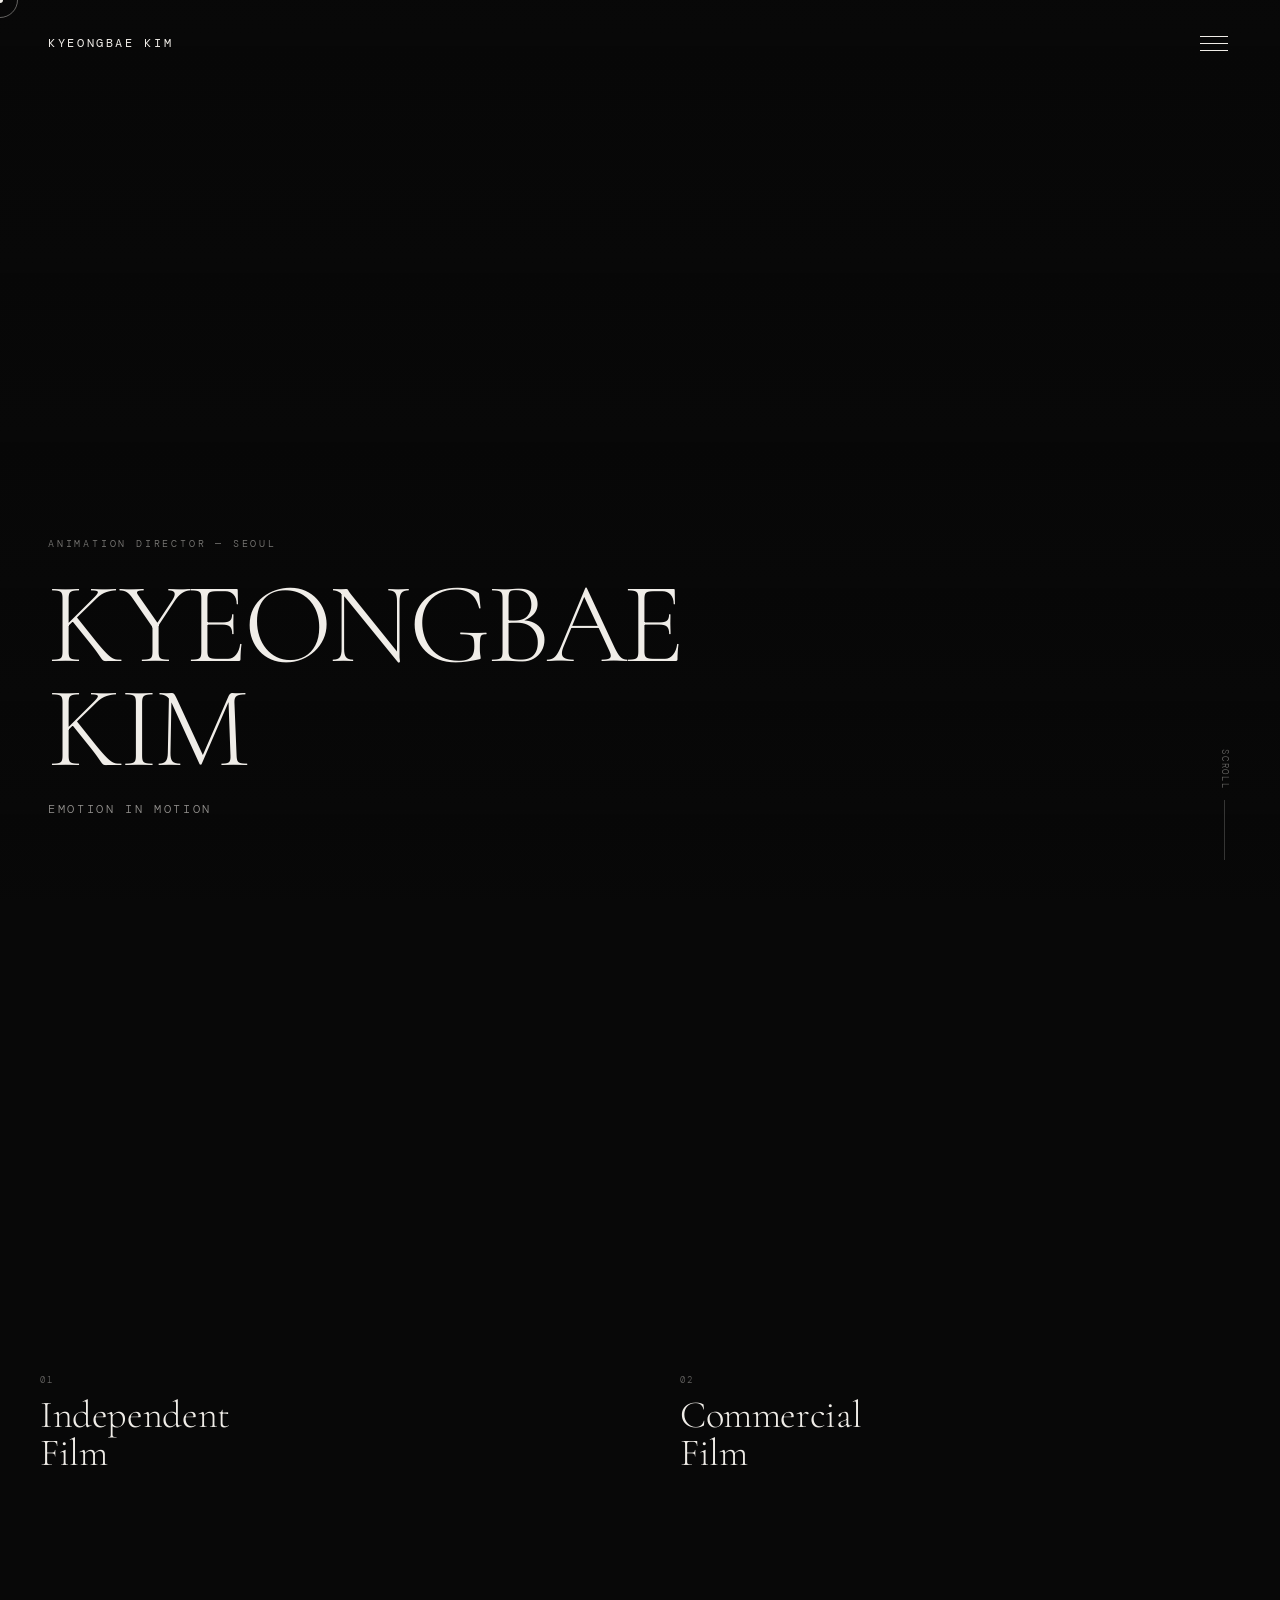
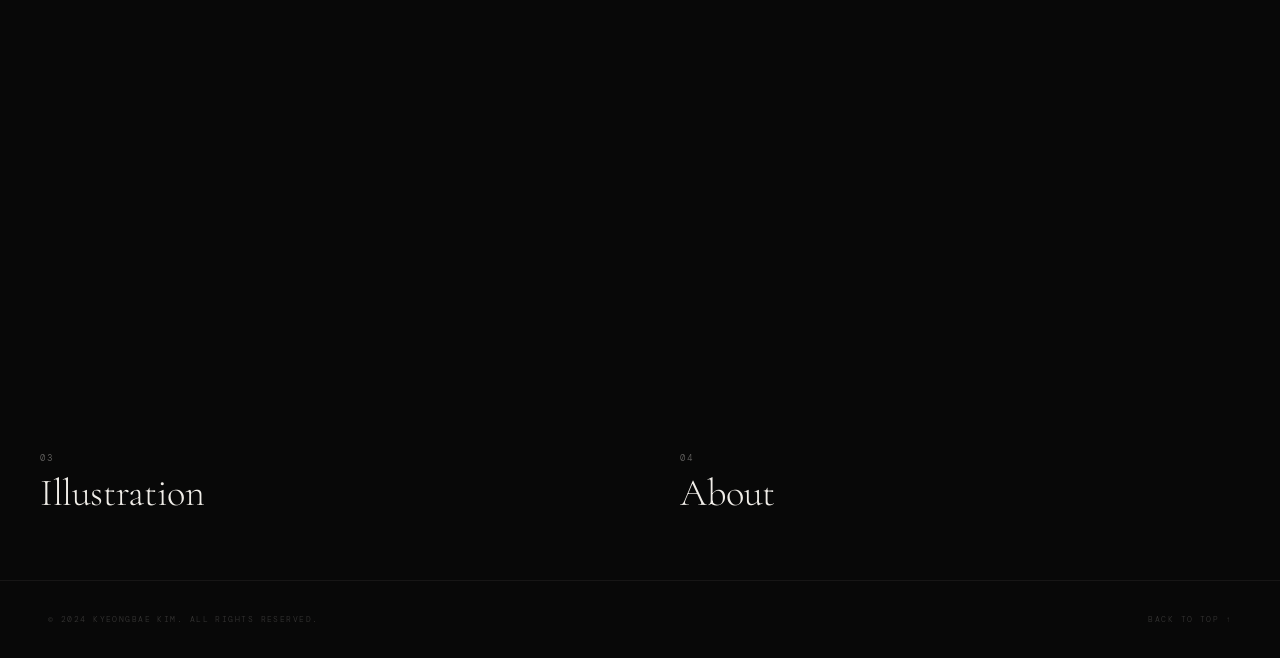
==== index.html @ e20016aa "Fix Google Drive image URL for mobile compatibility" ====
<!DOCTYPE html>
<html lang="en">
<head>
  <meta charset="UTF-8">
  <meta name="viewport" content="width=device-width, initial-scale=1.0">
  <meta name="description" content="Kyeongbae Kim — Animation Director based in Seoul. Independent film, commercial work, and illustration.">
  <title>Kyeongbae Kim — Animation Director</title>
  <link rel="stylesheet" href="css/style.css">
  <style>
    /* Inline: extra home-page specifics */
    .nav-block:nth-child(1) .nav-block-bg {
      background-image: url('https://img.youtube.com/vi/0VweUigkTzY/maxresdefault.jpg');
    }
    .nav-block:nth-child(2) .nav-block-bg {
      background-image: url('https://img.youtube.com/vi/Y4gwAX3yrpk/maxresdefault.jpg');
    }
    .nav-block:nth-child(3) .nav-block-bg {
      background-image: url('https://drive.google.com/thumbnail?id=1nkLb_PYA7ZJnD--IZlWfmgZoF9l89Elu&sz=w1200');
      background-position: center top;
    }
    .nav-block:nth-child(4) .nav-block-bg {
      background-image: url('https://img.youtube.com/vi/0VweUigkTzY/hqdefault.jpg');
      filter: brightness(0.3) contrast(1.2) grayscale(80%);
    }
  </style>
</head>
<body>

  <!-- Custom Cursor -->
  <div class="cursor"></div>
  <div class="cursor-ring"></div>

  <!-- Nav Overlay -->
  <div class="nav-overlay" role="dialog" aria-label="Navigation menu">
    <nav>
      <ul>
        <li><a href="index.html"><span class="nav-number">01</span>Home</a></li>
        <li><a href="independent-film.html"><span class="nav-number">02</span>Independent Film</a></li>
        <li><a href="commercial-film.html"><span class="nav-number">03</span>Commercial Film</a></li>
        <li><a href="illustration.html"><span class="nav-number">04</span>Illustration</a></li>
        <li><a href="about.html"><span class="nav-number">05</span>About</a></li>
      </ul>
    </nav>
    <div class="nav-footer">
      <div class="nav-footer-info">
        <span>Seoul, Korea</span>
        <span>Available for freelance</span>
      </div>
      <div class="nav-footer-info" style="text-align:right;">
        <span>kimbyeonggae@gmail.com</span>
        <span>@kimbyeonggae</span>
      </div>
    </div>
  </div>

  <!-- Header -->
  <header class="site-header">
    <a href="index.html" class="site-logo" aria-label="Kyeongbae Kim — Home">KYEONGBAE KIM</a>
    <button class="nav-toggle" aria-label="Open navigation menu" aria-expanded="false">
      <span></span>
      <span></span>
      <span></span>
    </button>
  </header>

  <!-- Hero -->
  <section class="hero" aria-label="Hero section">
    <div class="hero-video-wrap">
      <iframe
        src="https://www.youtube.com/embed/0VweUigkTzY?autoplay=1&mute=1&loop=1&playlist=0VweUigkTzY&controls=0&showinfo=0&rel=0&modestbranding=1&playsinline=1&enablejsapi=1"
        title="Background reel"
        allow="autoplay; encrypted-media"
        allowfullscreen
        loading="lazy"
      ></iframe>
    </div>
    <div class="hero-overlay"></div>
    <div class="hero-content">
      <p class="hero-eyebrow">Animation Director — Seoul</p>
      <h1 class="hero-title">KYEONGBAE<br>KIM</h1>
      <p class="hero-subtitle">Emotion in motion</p>
    </div>
    <div class="hero-scroll">
      <span>Scroll</span>
      <div class="hero-scroll-line"></div>
    </div>
  </section>

  <!-- Navigation Blocks -->
  <section aria-label="Work categories">
    <div class="nav-blocks">

      <a href="independent-film.html" class="nav-block" aria-label="Independent Film">
        <div class="nav-block-bg"></div>
        <div class="nav-block-overlay"></div>
        <div class="nav-block-content">
          <span class="nav-block-number">01</span>
          <h2 class="nav-block-title">Independent<br>Film</h2>
          <span class="nav-block-arrow">View work →</span>
        </div>
      </a>

      <a href="commercial-film.html" class="nav-block" aria-label="Commercial Film">
        <div class="nav-block-bg"></div>
        <div class="nav-block-overlay"></div>
        <div class="nav-block-content">
          <span class="nav-block-number">02</span>
          <h2 class="nav-block-title">Commercial<br>Film</h2>
          <span class="nav-block-arrow">View work →</span>
        </div>
      </a>

      <a href="illustration.html" class="nav-block" aria-label="Illustration">
        <div class="nav-block-bg"></div>
        <div class="nav-block-overlay"></div>
        <div class="nav-block-content">
          <span class="nav-block-number">03</span>
          <h2 class="nav-block-title">Illustration</h2>
          <span class="nav-block-arrow">View work →</span>
        </div>
      </a>

      <a href="about.html" class="nav-block" aria-label="About">
        <div class="nav-block-bg"></div>
        <div class="nav-block-overlay"></div>
        <div class="nav-block-content">
          <span class="nav-block-number">04</span>
          <h2 class="nav-block-title">About</h2>
          <span class="nav-block-arrow">Learn more →</span>
        </div>
      </a>

    </div>
  </section>

  <!-- Footer -->
  <footer class="site-footer">
    <span class="footer-copy">© 2024 Kyeongbae Kim. All rights reserved.</span>
    <a href="#" class="footer-back-top">Back to top ↑</a>
  </footer>

  <script src="js/script.js"></script>
</body>
</html>
---- css/style.css ----
/* ============================================================
   KYEONGBAE KIM — Portfolio
   style.css
   ============================================================ */

@import url('https://fonts.googleapis.com/css2?family=Cormorant+Garamond:ital,wght@0,300;0,400;0,500;0,600;1,300;1,400;1,600&family=DM+Sans:opsz,wght@9..40,200;9..40,300;9..40,400;9..40,500&family=DM+Mono:wght@300;400&display=swap');

/* ---- Reset ---- */
*, *::before, *::after { box-sizing: border-box; margin: 0; padding: 0; }

html { scroll-behavior: smooth; font-size: 16px; }

body {
  background-color: #080808;
  color: #f0ede8;
  font-family: 'DM Sans', -apple-system, BlinkMacSystemFont, sans-serif;
  font-weight: 300;
  line-height: 1.65;
  overflow-x: hidden;
}

/* cursor:none only applied when JS has loaded the custom cursor */
body.custom-cursor { cursor: none; }

a { color: inherit; text-decoration: none; }
img { display: block; max-width: 100%; height: auto; }
ul { list-style: none; }

/* ============================================================
   CUSTOM CURSOR
   ============================================================ */
.cursor {
  width: 6px; height: 6px;
  background: #f0ede8;
  border-radius: 50%;
  position: fixed; top: 0; left: 0;
  pointer-events: none;
  z-index: 9999;
  transform: translate(-50%, -50%);
  transition: width 0.25s ease, height 0.25s ease, background 0.25s ease;
  will-change: transform;
}

.cursor-ring {
  width: 36px; height: 36px;
  border: 1px solid rgba(240, 237, 232, 0.4);
  border-radius: 50%;
  position: fixed; top: 0; left: 0;
  pointer-events: none;
  z-index: 9998;
  transform: translate(-50%, -50%);
  transition: width 0.4s cubic-bezier(0.23, 1, 0.32, 1),
              height 0.4s cubic-bezier(0.23, 1, 0.32, 1),
              border-color 0.4s ease;
  will-change: transform;
}

body.is-hovering .cursor { width: 10px; height: 10px; }
body.is-hovering .cursor-ring { width: 56px; height: 56px; border-color: rgba(240,237,232,0.7); }
body.menu-open .cursor-ring { border-color: rgba(240,237,232,0.3); }

@media (hover: none) {
  body { cursor: auto; }
  .cursor, .cursor-ring { display: none; }
}

/* ============================================================
   PAGE TRANSITION OVERLAY
   ============================================================ */
.page-transition {
  position: fixed; inset: 0;
  background: #080808;
  z-index: 8000;
  pointer-events: none;
  opacity: 0;
  transition: opacity 0.5s ease;
}
.page-transition.active { opacity: 1; pointer-events: all; }

/* ============================================================
   TYPOGRAPHY
   ============================================================ */
.t-display {
  font-family: 'Cormorant Garamond', Georgia, serif;
  font-weight: 300;
  line-height: 0.95;
  letter-spacing: -0.02em;
}

.t-label {
  font-family: 'DM Mono', monospace;
  font-size: 0.6875rem;
  font-weight: 300;
  letter-spacing: 0.18em;
  text-transform: uppercase;
  color: rgba(240,237,232,0.45);
}

/* ============================================================
   HEADER
   ============================================================ */
.site-header {
  position: fixed; top: 0; left: 0; right: 0;
  z-index: 500;
  padding: 32px 48px;
  display: flex;
  align-items: center;
  justify-content: space-between;
  transition: padding 0.4s ease, background 0.4s ease;
}

/* Subtle bg after scroll on inner pages */
.site-header.scrolled {
  background: rgba(8, 8, 8, 0.82);
  backdrop-filter: blur(12px);
  -webkit-backdrop-filter: blur(12px);
}

.site-header.scrolled { padding: 22px 48px; background: rgba(8,8,8,0.82); backdrop-filter: blur(12px); -webkit-backdrop-filter: blur(12px); }

.site-logo {
  font-family: 'DM Mono', monospace;
  font-size: 0.75rem;
  font-weight: 400;
  letter-spacing: 0.22em;
  text-transform: uppercase;
  color: #f0ede8;
  opacity: 1;
}

.site-logo:hover { opacity: 0.6; }

/* Hamburger */
.nav-toggle {
  display: flex;
  flex-direction: column;
  gap: 6px;
  cursor: none;
  padding: 4px;
  background: none; border: none;
  z-index: 600;
  position: relative;
}

.nav-toggle span {
  display: block;
  width: 28px; height: 1px;
  background: #f0ede8;
  transition: transform 0.4s cubic-bezier(0.23, 1, 0.32, 1),
              opacity 0.3s ease,
              width 0.4s cubic-bezier(0.23, 1, 0.32, 1);
  transform-origin: center;
}

.nav-toggle.is-open span:nth-child(1) { transform: translateY(7px) rotate(45deg); }
.nav-toggle.is-open span:nth-child(2) { opacity: 0; width: 0; }
.nav-toggle.is-open span:nth-child(3) { transform: translateY(-7px) rotate(-45deg); }

/* ============================================================
   FULLSCREEN NAV OVERLAY
   ============================================================ */
.nav-overlay {
  position: fixed; inset: 0;
  background: #080808;
  z-index: 400;
  display: flex;
  align-items: center;
  justify-content: flex-start;
  padding: 0 10vw;
  opacity: 0;
  visibility: hidden;
  transition: opacity 0.5s cubic-bezier(0.23, 1, 0.32, 1),
              visibility 0.5s;
}

.nav-overlay.is-open {
  opacity: 1;
  visibility: visible;
}

.nav-overlay nav { width: 100%; }

.nav-overlay nav ul {
  display: flex;
  flex-direction: column;
  gap: 0;
}

.nav-overlay nav ul li {
  overflow: hidden;
  border-top: 1px solid rgba(240,237,232,0.08);
}

.nav-overlay nav ul li:last-child {
  border-bottom: 1px solid rgba(240,237,232,0.08);
}

.nav-overlay nav ul li a {
  display: block;
  padding: 22px 0;
  font-family: 'Cormorant Garamond', serif;
  font-size: clamp(3rem, 7vw, 6rem);
  font-weight: 300;
  letter-spacing: -0.01em;
  line-height: 1.0;
  transform: translateY(100%);
  transition: transform 0.7s cubic-bezier(0.23, 1, 0.32, 1),
              color 0.3s ease;
  will-change: transform;
}

.nav-overlay nav ul li a .nav-number {
  font-family: 'DM Mono', monospace;
  font-size: 0.6875rem;
  vertical-align: super;
  letter-spacing: 0.1em;
  color: rgba(240,237,232,0.35);
  margin-right: 16px;
}

.nav-overlay.is-open nav ul li a { transform: translateY(0); }
.nav-overlay.is-open nav ul li:nth-child(1) a { transition-delay: 0.05s; }
.nav-overlay.is-open nav ul li:nth-child(2) a { transition-delay: 0.1s; }
.nav-overlay.is-open nav ul li:nth-child(3) a { transition-delay: 0.15s; }
.nav-overlay.is-open nav ul li:nth-child(4) a { transition-delay: 0.2s; }
.nav-overlay.is-open nav ul li:nth-child(5) a { transition-delay: 0.25s; }

.nav-overlay nav ul li a:hover { color: rgba(240,237,232,0.35); }

/* Nav overlay footer info */
.nav-footer {
  position: absolute;
  bottom: 40px; left: 10vw; right: 10vw;
  display: flex;
  justify-content: space-between;
  align-items: flex-end;
}

.nav-footer-info span {
  display: block;
  font-family: 'DM Mono', monospace;
  font-size: 0.6875rem;
  letter-spacing: 0.14em;
  text-transform: uppercase;
  color: rgba(240,237,232,0.3);
  line-height: 1.8;
}

/* ============================================================
   SCROLL REVEAL
   ============================================================ */
.reveal {
  opacity: 0;
  transform: translateY(32px);
  transition: opacity 0.85s cubic-bezier(0.23, 1, 0.32, 1),
              transform 0.85s cubic-bezier(0.23, 1, 0.32, 1);
}
.reveal.is-visible { opacity: 1; transform: translateY(0); }
.reveal-delay-1 { transition-delay: 0.1s; }
.reveal-delay-2 { transition-delay: 0.2s; }
.reveal-delay-3 { transition-delay: 0.3s; }
.reveal-delay-4 { transition-delay: 0.4s; }

/* ============================================================
   HERO — HOME
   ============================================================ */
.hero {
  position: relative;
  height: 100vh;
  min-height: 600px;
  overflow: hidden;
  display: flex;
  align-items: flex-end;
  justify-content: flex-start;
}

.hero-video-wrap {
  position: absolute; inset: 0;
  overflow: hidden;
  z-index: 0;
}

.hero-video-wrap iframe {
  position: absolute;
  top: 50%; left: 50%;
  transform: translate(-50%, -50%);
  width: 177.78vh;   /* 16:9 */
  height: 56.25vw;
  min-width: 100%;
  min-height: 100%;
  border: none;
  pointer-events: none;
}

.hero-overlay {
  position: absolute; inset: 0;
  background: linear-gradient(
    to top,
    rgba(8,8,8,0.85) 0%,
    rgba(8,8,8,0.45) 40%,
    rgba(8,8,8,0.25) 70%,
    rgba(8,8,8,0.1) 100%
  );
  z-index: 1;
}

.hero-content {
  position: relative;
  z-index: 2;
  padding: 0 48px 80px;
  width: 100%;
}

.hero-eyebrow {
  font-family: 'DM Mono', monospace;
  font-size: 0.625rem;
  letter-spacing: 0.28em;
  text-transform: uppercase;
  color: rgba(240,237,232,0.5);
  margin-bottom: 20px;
  opacity: 0;
  transform: translateY(20px);
  animation: fadeUp 1s 0.3s cubic-bezier(0.23,1,0.32,1) forwards;
}

.hero-title {
  font-family: 'Cormorant Garamond', serif;
  font-size: clamp(4rem, 9vw, 10rem);
  font-weight: 300;
  line-height: 0.9;
  letter-spacing: -0.03em;
  margin-bottom: 20px;
  opacity: 0;
  transform: translateY(30px);
  animation: fadeUp 1.1s 0.5s cubic-bezier(0.23,1,0.32,1) forwards;
}

.hero-subtitle {
  font-family: 'DM Mono', monospace;
  font-size: 0.75rem;
  font-weight: 300;
  letter-spacing: 0.22em;
  text-transform: uppercase;
  color: rgba(240,237,232,0.6);
  opacity: 0;
  animation: fadeUp 1s 0.8s cubic-bezier(0.23,1,0.32,1) forwards;
}

/* Scroll indicator */
.hero-scroll {
  position: absolute;
  bottom: 40px; right: 48px;
  z-index: 2;
  display: flex;
  flex-direction: column;
  align-items: center;
  gap: 10px;
  opacity: 0;
  animation: fadeUp 1s 1.1s cubic-bezier(0.23,1,0.32,1) forwards;
}

.hero-scroll span {
  font-family: 'DM Mono', monospace;
  font-size: 0.5625rem;
  letter-spacing: 0.2em;
  text-transform: uppercase;
  color: rgba(240,237,232,0.4);
  writing-mode: vertical-rl;
}

.hero-scroll-line {
  width: 1px; height: 60px;
  background: rgba(240,237,232,0.2);
  position: relative;
  overflow: hidden;
}

.hero-scroll-line::after {
  content: '';
  position: absolute;
  top: -100%; left: 0;
  width: 100%; height: 100%;
  background: rgba(240,237,232,0.6);
  animation: scrollLine 2s 1.5s ease infinite;
}

/* ============================================================
   HOME — NAVIGATION BLOCKS
   ============================================================ */
.nav-blocks {
  display: grid;
  grid-template-columns: repeat(2, 1fr);
  grid-template-rows: repeat(2, 50vw);
  max-height: 100vw;
}

.nav-block {
  position: relative;
  overflow: hidden;
  display: block;
}

.nav-block-img {
  width: 100%; height: 100%;
  object-fit: cover;
  transform: scale(1.05);
  transition: transform 0.9s cubic-bezier(0.23, 1, 0.32, 1);
  filter: brightness(0.55) contrast(1.05);
}

/* Use YouTube thumbnails as nav block backgrounds */
.nav-block-bg {
  position: absolute; inset: 0;
  background-size: cover;
  background-position: center;
  transform: scale(1.05);
  transition: transform 0.9s cubic-bezier(0.23, 1, 0.32, 1);
  filter: brightness(0.45) contrast(1.1);
}

.nav-block:hover .nav-block-bg,
.nav-block:hover .nav-block-img { transform: scale(1.12); filter: brightness(0.35) contrast(1.15); }

.nav-block-overlay {
  position: absolute; inset: 0;
  background: linear-gradient(to top, rgba(8,8,8,0.7) 0%, transparent 60%);
  z-index: 1;
}

.nav-block-content {
  position: absolute;
  bottom: 0; left: 0; right: 0;
  padding: 36px 40px;
  z-index: 2;
}

.nav-block-number {
  font-family: 'DM Mono', monospace;
  font-size: 0.5625rem;
  letter-spacing: 0.22em;
  text-transform: uppercase;
  color: rgba(240,237,232,0.4);
  margin-bottom: 8px;
  display: block;
}

.nav-block-title {
  font-family: 'Cormorant Garamond', serif;
  font-size: clamp(1.5rem, 3vw, 2.5rem);
  font-weight: 300;
  line-height: 1.0;
  letter-spacing: -0.01em;
  transition: transform 0.5s cubic-bezier(0.23, 1, 0.32, 1);
}

.nav-block:hover .nav-block-title { transform: translateY(-4px); }

.nav-block-arrow {
  display: inline-block;
  margin-top: 12px;
  font-family: 'DM Mono', monospace;
  font-size: 0.625rem;
  letter-spacing: 0.18em;
  text-transform: uppercase;
  color: rgba(240,237,232,0.5);
  opacity: 0;
  transform: translateY(8px);
  transition: opacity 0.4s ease, transform 0.4s ease;
}

.nav-block:hover .nav-block-arrow { opacity: 1; transform: translateY(0); }

/* ============================================================
   PAGE HEADER (inner pages)
   ============================================================ */
.page-hero {
  padding: 180px 48px 80px;
  border-bottom: 1px solid rgba(240,237,232,0.07);
}

.page-hero-label {
  font-family: 'DM Mono', monospace;
  font-size: 0.625rem;
  letter-spacing: 0.24em;
  text-transform: uppercase;
  color: rgba(240,237,232,0.35);
  margin-bottom: 24px;
  display: block;
}

.page-hero-title {
  font-family: 'Cormorant Garamond', serif;
  font-size: clamp(3.5rem, 7vw, 7rem);
  font-weight: 300;
  line-height: 0.9;
  letter-spacing: -0.03em;
  max-width: 12ch;
}

.page-hero-desc {
  margin-top: 32px;
  max-width: 480px;
  font-size: 0.875rem;
  color: rgba(240,237,232,0.5);
  line-height: 1.8;
}

/* ============================================================
   FILM GRID
   ============================================================ */
.film-grid {
  display: grid;
  grid-template-columns: repeat(2, 1fr);
  gap: 0;
  padding: 64px 48px;
}

.film-card {
  display: block;
  position: relative;
  overflow: hidden;
  border: 1px solid transparent;
  transition: border-color 0.3s ease;
}

.film-card-thumb {
  position: relative;
  aspect-ratio: 16 / 9;
  overflow: hidden;
  background: #111;
}

.film-card-thumb img {
  width: 100%; height: 100%;
  object-fit: cover;
  transform: scale(1.02);
  transition: transform 0.9s cubic-bezier(0.23, 1, 0.32, 1),
              filter 0.6s ease;
  filter: grayscale(20%) brightness(0.85);
}

.film-card:hover .film-card-thumb img {
  transform: scale(1.08);
  filter: grayscale(0%) brightness(0.75);
}

.film-card-play {
  position: absolute;
  top: 50%; left: 50%;
  transform: translate(-50%, -50%) scale(0.85);
  width: 56px; height: 56px;
  border: 1px solid rgba(240,237,232,0.5);
  border-radius: 50%;
  display: flex;
  align-items: center;
  justify-content: center;
  opacity: 0;
  transition: opacity 0.4s ease, transform 0.4s ease;
  z-index: 2;
}

.film-card-play svg { width: 16px; height: 16px; fill: #f0ede8; margin-left: 3px; }

.film-card:hover .film-card-play { opacity: 1; transform: translate(-50%, -50%) scale(1); }

.film-card-info {
  padding: 24px 28px 28px;
  border-top: 1px solid rgba(240,237,232,0.06);
}

.film-card-meta {
  display: flex;
  justify-content: space-between;
  align-items: center;
  margin-bottom: 8px;
}

.film-card-category {
  font-family: 'DM Mono', monospace;
  font-size: 0.5625rem;
  letter-spacing: 0.2em;
  text-transform: uppercase;
  color: rgba(240,237,232,0.3);
}

.film-card-year {
  font-family: 'DM Mono', monospace;
  font-size: 0.5625rem;
  letter-spacing: 0.15em;
  color: rgba(240,237,232,0.25);
}

.film-card-title {
  font-family: 'Cormorant Garamond', serif;
  font-size: 1.75rem;
  font-weight: 400;
  letter-spacing: -0.01em;
  line-height: 1.1;
  transition: color 0.3s ease;
}

.film-card:hover .film-card-title { color: rgba(240,237,232,0.65); }

.film-card-link {
  display: inline-flex;
  align-items: center;
  gap: 8px;
  margin-top: 12px;
  font-family: 'DM Mono', monospace;
  font-size: 0.5625rem;
  letter-spacing: 0.18em;
  text-transform: uppercase;
  color: rgba(240,237,232,0.4);
  transition: color 0.3s ease, gap 0.3s ease;
}

.film-card-link::after {
  content: '→';
  font-size: 0.75rem;
  transition: transform 0.3s ease;
}

.film-card:hover .film-card-link { color: rgba(240,237,232,0.7); gap: 12px; }
.film-card:hover .film-card-link::after { transform: translateX(4px); }

/* ============================================================
   PROJECT DETAIL
   ============================================================ */
.project-back {
  display: inline-flex;
  align-items: center;
  gap: 10px;
  padding: 140px 48px 0;
  font-family: 'DM Mono', monospace;
  font-size: 0.5625rem;
  letter-spacing: 0.2em;
  text-transform: uppercase;
  color: rgba(240,237,232,0.35);
  transition: color 0.3s ease, gap 0.3s ease;
}

.project-back::before { content: '←'; font-size: 0.875rem; }
.project-back:hover { color: rgba(240,237,232,0.75); gap: 14px; }

.project-header {
  padding: 48px 48px 64px;
}

.project-header .t-label { margin-bottom: 20px; }

.project-title {
  font-family: 'Cormorant Garamond', serif;
  font-size: clamp(3rem, 6vw, 6rem);
  font-weight: 300;
  letter-spacing: -0.03em;
  line-height: 0.95;
  max-width: 14ch;
}

.project-desc {
  margin-top: 40px;
  max-width: 520px;
  padding-left: 0;
  font-size: 0.9375rem;
  line-height: 1.85;
  color: rgba(240,237,232,0.6);
}

.project-meta {
  display: flex;
  gap: 48px;
  margin-top: 48px;
  padding-top: 40px;
  border-top: 1px solid rgba(240,237,232,0.07);
}

.project-meta-item span:first-child {
  font-family: 'DM Mono', monospace;
  font-size: 0.5rem;
  letter-spacing: 0.22em;
  text-transform: uppercase;
  color: rgba(240,237,232,0.28);
  display: block;
  margin-bottom: 6px;
}

.project-meta-item span:last-child {
  font-size: 0.875rem;
  color: rgba(240,237,232,0.65);
}

/* Video embed */
.project-video {
  padding: 0 48px 80px;
}

.project-video-wrap {
  position: relative;
  aspect-ratio: 16 / 9;
  background: #0d0d0d;
  overflow: hidden;
}

.project-video-wrap iframe {
  position: absolute; inset: 0;
  width: 100%; height: 100%;
  border: none;
}

/* Gallery */
.project-gallery {
  padding: 0 48px 120px;
}

.project-gallery-label {
  margin-bottom: 32px;
}

.project-gallery-grid {
  display: grid;
  grid-template-columns: repeat(3, 1fr);
  gap: 12px;
}

.gallery-item {
  position: relative;
  overflow: hidden;
  cursor: none;
  aspect-ratio: 4/3;
}

.gallery-item img {
  width: 100%; height: 100%;
  object-fit: cover;
  transform: scale(1.02);
  transition: transform 0.7s cubic-bezier(0.23, 1, 0.32, 1), filter 0.5s ease;
  filter: brightness(0.9);
}

.gallery-item:hover img { transform: scale(1.08); filter: brightness(0.7); }

.gallery-item-overlay {
  position: absolute; inset: 0;
  display: flex;
  align-items: center;
  justify-content: center;
  opacity: 0;
  transition: opacity 0.4s ease;
}

.gallery-item:hover .gallery-item-overlay { opacity: 1; }

.gallery-item-overlay svg {
  width: 24px; height: 24px;
  stroke: rgba(240,237,232,0.8);
  stroke-width: 1;
  fill: none;
}

/* ============================================================
   ILLUSTRATION PAGE
   ============================================================ */
.illustration-grid {
  padding: 64px 48px 120px;
  columns: 3;
  column-gap: 16px;
}

.illustration-item {
  break-inside: avoid;
  margin-bottom: 16px;
  overflow: hidden;
  position: relative;
  cursor: none;
}

.illustration-item img {
  width: 100%;
  display: block;
  transform: scale(1.02);
  transition: transform 0.8s cubic-bezier(0.23, 1, 0.32, 1), filter 0.5s ease;
  filter: brightness(0.92);
}

.illustration-item:hover img { transform: scale(1.06); filter: brightness(0.65); }

.illustration-overlay {
  position: absolute; inset: 0;
  display: flex;
  align-items: center;
  justify-content: center;
  opacity: 0;
  transition: opacity 0.4s ease;
}

.illustration-item:hover .illustration-overlay { opacity: 1; }

.illustration-overlay svg {
  width: 28px; height: 28px;
  stroke: rgba(240,237,232,0.8);
  stroke-width: 1;
  fill: none;
}

/* ============================================================
   ABOUT PAGE
   ============================================================ */
.about-layout {
  display: grid;
  grid-template-columns: 1fr 1fr;
  gap: 0;
  min-height: calc(100vh - 200px);
}

.about-left {
  padding: 180px 64px 100px 48px;
  border-right: 1px solid rgba(240,237,232,0.07);
  display: flex;
  flex-direction: column;
  justify-content: space-between;
}

.about-right {
  padding: 180px 48px 100px 64px;
}

.about-headline {
  font-family: 'Cormorant Garamond', serif;
  font-size: clamp(2.5rem, 5vw, 5rem);
  font-weight: 300;
  line-height: 1.0;
  letter-spacing: -0.03em;
  max-width: 10ch;
  margin-bottom: 48px;
}

.about-bio {
  max-width: 480px;
}

.about-bio p {
  font-size: 0.9375rem;
  line-height: 1.85;
  color: rgba(240,237,232,0.6);
  margin-bottom: 24px;
}

.about-bio p:last-child { margin-bottom: 0; }

.about-tools {
  margin-top: 72px;
}

.about-tools-label {
  font-family: 'DM Mono', monospace;
  font-size: 0.5625rem;
  letter-spacing: 0.22em;
  text-transform: uppercase;
  color: rgba(240,237,232,0.28);
  margin-bottom: 20px;
  display: block;
}

.about-tools-list {
  display: flex;
  flex-direction: column;
  gap: 0;
}

.about-tools-list li {
  padding: 14px 0;
  border-top: 1px solid rgba(240,237,232,0.07);
  font-size: 0.875rem;
  color: rgba(240,237,232,0.55);
  letter-spacing: 0.02em;
  transition: color 0.3s ease, padding-left 0.3s ease;
}

.about-tools-list li:last-child {
  border-bottom: 1px solid rgba(240,237,232,0.07);
}

.about-tools-list li:hover { color: rgba(240,237,232,0.9); padding-left: 8px; }

/* Contact section */
.about-contact {
  padding: 80px 48px;
  border-top: 1px solid rgba(240,237,232,0.07);
}

.about-contact-headline {
  font-family: 'Cormorant Garamond', serif;
  font-size: clamp(2rem, 4vw, 4rem);
  font-weight: 300;
  letter-spacing: -0.02em;
  margin-bottom: 40px;
}

.contact-links {
  display: flex;
  flex-direction: column;
  gap: 0;
  max-width: 400px;
}

.contact-link {
  display: flex;
  justify-content: space-between;
  align-items: center;
  padding: 20px 0;
  border-top: 1px solid rgba(240,237,232,0.07);
  font-size: 0.875rem;
  color: rgba(240,237,232,0.5);
  transition: color 0.3s ease, padding-left 0.3s ease;
}

.contact-link:last-child { border-bottom: 1px solid rgba(240,237,232,0.07); }

.contact-link:hover { color: rgba(240,237,232,0.9); padding-left: 8px; }

.contact-link-type {
  font-family: 'DM Mono', monospace;
  font-size: 0.5rem;
  letter-spacing: 0.2em;
  text-transform: uppercase;
  color: rgba(240,237,232,0.25);
}

.contact-link span:first-child { font-size: 0.875rem; }

.contact-availability {
  margin-top: 60px;
  padding: 24px 32px;
  border: 1px solid rgba(240,237,232,0.08);
  display: inline-block;
}

.contact-availability::before {
  content: '';
  display: inline-block;
  width: 6px; height: 6px;
  border-radius: 50%;
  background: #5aff8c;
  margin-right: 10px;
  vertical-align: middle;
  animation: pulse 2s infinite;
}

.contact-availability span {
  font-family: 'DM Mono', monospace;
  font-size: 0.5625rem;
  letter-spacing: 0.2em;
  text-transform: uppercase;
  color: rgba(240,237,232,0.45);
  vertical-align: middle;
}

/* ============================================================
   LIGHTBOX
   ============================================================ */
.lightbox {
  position: fixed; inset: 0;
  background: rgba(8,8,8,0.96);
  z-index: 2000;
  display: flex;
  align-items: center;
  justify-content: center;
  opacity: 0;
  visibility: hidden;
  transition: opacity 0.4s ease, visibility 0.4s;
}

.lightbox.is-open { opacity: 1; visibility: visible; }

.lightbox-inner {
  position: relative;
  max-width: 90vw;
  max-height: 90vh;
  transform: scale(0.94);
  transition: transform 0.5s cubic-bezier(0.23, 1, 0.32, 1);
}

.lightbox.is-open .lightbox-inner { transform: scale(1); }

.lightbox-inner img {
  max-width: 90vw;
  max-height: 90vh;
  object-fit: contain;
  display: block;
}

.lightbox-close {
  position: absolute;
  top: -48px; right: 0;
  background: none; border: none;
  cursor: none;
  padding: 8px;
  display: flex;
  align-items: center;
  gap: 10px;
  font-family: 'DM Mono', monospace;
  font-size: 0.5625rem;
  letter-spacing: 0.2em;
  text-transform: uppercase;
  color: rgba(240,237,232,0.35);
  transition: color 0.3s ease;
}

.lightbox-close:hover { color: rgba(240,237,232,0.8); }

.lightbox-close svg {
  width: 18px; height: 18px;
  stroke: currentColor;
  stroke-width: 1;
  fill: none;
}

/* ============================================================
   FOOTER
   ============================================================ */
.site-footer {
  padding: 32px 48px;
  border-top: 1px solid rgba(240,237,232,0.06);
  display: flex;
  justify-content: space-between;
  align-items: center;
}

.footer-copy {
  font-family: 'DM Mono', monospace;
  font-size: 0.5rem;
  letter-spacing: 0.18em;
  text-transform: uppercase;
  color: rgba(240,237,232,0.2);
}

.footer-back-top {
  font-family: 'DM Mono', monospace;
  font-size: 0.5rem;
  letter-spacing: 0.18em;
  text-transform: uppercase;
  color: rgba(240,237,232,0.2);
  transition: color 0.3s ease;
}

.footer-back-top:hover { color: rgba(240,237,232,0.6); }

/* ============================================================
   KEYFRAMES
   ============================================================ */
@keyframes fadeUp {
  from { opacity: 0; transform: translateY(24px); }
  to   { opacity: 1; transform: translateY(0); }
}

@keyframes scrollLine {
  0%   { top: -100%; }
  50%  { top: 0%; }
  100% { top: 100%; }
}

@keyframes pulse {
  0%, 100% { opacity: 1; }
  50%       { opacity: 0.4; }
}

/* ============================================================
   RESPONSIVE — TABLET (≤ 1024px)
   ============================================================ */
@media (max-width: 1024px) {
  .site-header { padding: 28px 32px; }
  .site-header.scrolled { padding: 20px 32px; }
  .hero-content { padding: 0 32px 64px; }
  .hero-scroll { right: 32px; bottom: 32px; }
  .page-hero { padding: 160px 32px 60px; }
  .film-grid { padding: 48px 32px; gap: 24px; }
  .about-left { padding: 160px 40px 80px 32px; }
  .about-right { padding: 160px 32px 80px 40px; }
  .illustration-grid { padding: 48px 32px 80px; columns: 2; }
  .project-back { padding: 130px 32px 0; }
  .project-header { padding: 40px 32px 48px; }
  .project-video { padding: 0 32px 64px; }
  .project-gallery { padding: 0 32px 80px; }
  .nav-footer { left: 32px; right: 32px; }
  .nav-overlay { padding: 0 6vw; }
}

/* ============================================================
   RESPONSIVE — MOBILE (≤ 768px)
   ============================================================ */
@media (max-width: 768px) {
  body { cursor: auto; }
  .cursor, .cursor-ring { display: none; }

  .site-header { padding: 24px 20px; }
  .site-header.scrolled { padding: 18px 20px; }

  .hero-content { padding: 0 20px 56px; }
  .hero-scroll { display: none; }

  .nav-blocks {
    grid-template-columns: 1fr;
    grid-template-rows: repeat(4, 60vw);
    max-height: none;
  }

  .page-hero { padding: 130px 20px 48px; }
  .page-hero-title { font-size: clamp(2.5rem, 10vw, 4rem); }

  .film-grid {
    grid-template-columns: 1fr;
    padding: 32px 20px;
    gap: 32px;
  }

  .about-layout {
    grid-template-columns: 1fr;
  }

  .about-left {
    padding: 130px 20px 60px;
    border-right: none;
    border-bottom: 1px solid rgba(240,237,232,0.07);
  }

  .about-right { padding: 60px 20px 80px; }
  .about-contact { padding: 60px 20px; }

  .project-back { padding: 110px 20px 0; }
  .project-header { padding: 32px 20px 40px; }
  .project-video { padding: 0 20px 56px; }
  .project-gallery { padding: 0 20px 80px; }
  .project-gallery-grid { grid-template-columns: repeat(2, 1fr); }
  .project-meta { flex-wrap: wrap; gap: 24px; }

  .illustration-grid { columns: 1; padding: 32px 20px 80px; }

  .nav-overlay { padding: 80px 20px 0; align-items: flex-start; }
  .nav-overlay nav ul li a { font-size: clamp(2.5rem, 10vw, 4rem); }
  .nav-footer { display: none; }

  .site-footer { padding: 24px 20px; flex-direction: column; gap: 12px; text-align: center; }
}
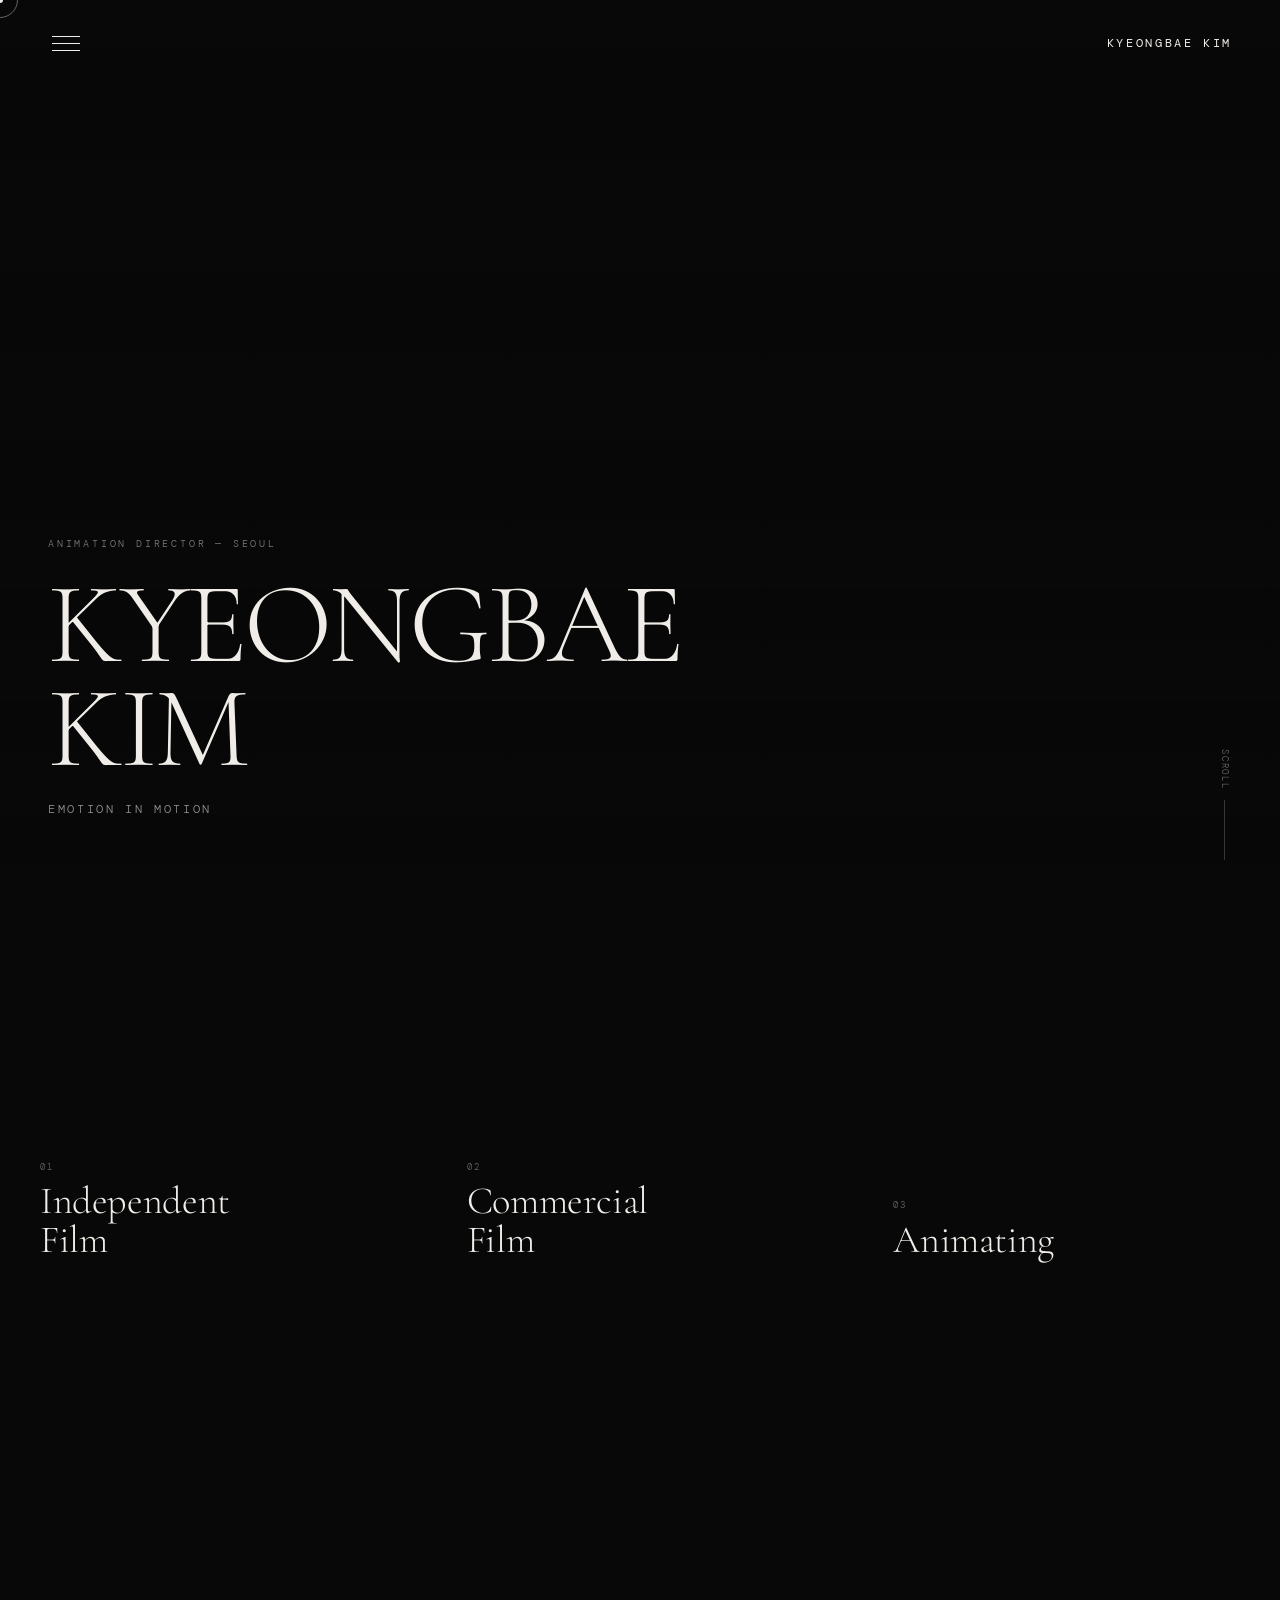
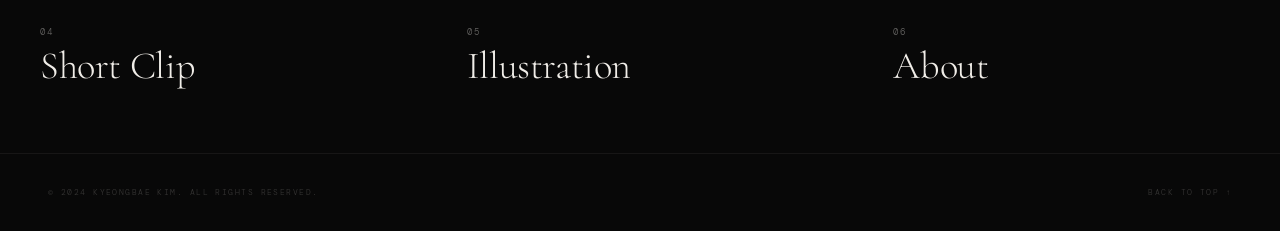
==== commit 86b154e0: "헤더 메뉴/로고 위치 교체, 네비 오버레이 overflow 수정 Co-Authored-By: Claude Sonnet 4.6 <noreply@anthropic.com>" ====
--- a/index.html
+++ b/index.html
@@ -3,42 +3,24 @@
 <head>
   <meta charset="UTF-8">
   <meta name="viewport" content="width=device-width, initial-scale=1.0">
-  <meta name="description" content="Kyeongbae Kim — Animation Director based in Seoul. Independent film, commercial work, and illustration.">
+  <meta name="description" content="Kyeongbae Kim — Animation Director based in Seoul. Independent film, commercial work, animating, short clips, and illustration.">
   <title>Kyeongbae Kim — Animation Director</title>
   <link rel="stylesheet" href="css/style.css">
-  <style>
-    /* Inline: extra home-page specifics */
-    .nav-block:nth-child(1) .nav-block-bg {
-      background-image: url('https://img.youtube.com/vi/0VweUigkTzY/maxresdefault.jpg');
-    }
-    .nav-block:nth-child(2) .nav-block-bg {
-      background-image: url('https://img.youtube.com/vi/Y4gwAX3yrpk/maxresdefault.jpg');
-    }
-    .nav-block:nth-child(3) .nav-block-bg {
-      background-image: url('https://drive.google.com/thumbnail?id=1nkLb_PYA7ZJnD--IZlWfmgZoF9l89Elu&sz=w1200');
-      background-position: center top;
-    }
-    .nav-block:nth-child(4) .nav-block-bg {
-      background-image: url('https://img.youtube.com/vi/0VweUigkTzY/hqdefault.jpg');
-      filter: brightness(0.3) contrast(1.2) grayscale(80%);
-    }
-  </style>
 </head>
 <body>
 
-  <!-- Custom Cursor -->
   <div class="cursor"></div>
   <div class="cursor-ring"></div>
 
-  <!-- Nav Overlay -->
   <div class="nav-overlay" role="dialog" aria-label="Navigation menu">
     <nav>
       <ul>
-        <li><a href="index.html"><span class="nav-number">01</span>Home</a></li>
-        <li><a href="independent-film.html"><span class="nav-number">02</span>Independent Film</a></li>
-        <li><a href="commercial-film.html"><span class="nav-number">03</span>Commercial Film</a></li>
-        <li><a href="illustration.html"><span class="nav-number">04</span>Illustration</a></li>
-        <li><a href="about.html"><span class="nav-number">05</span>About</a></li>
+        <li><a href="independent-film.html"><span class="nav-number">01</span>Independent Film</a></li>
+        <li><a href="commercial-film.html"><span class="nav-number">02</span>Commercial Film</a></li>
+        <li><a href="animating.html"><span class="nav-number">03</span>Animating</a></li>
+        <li><a href="short-clip.html"><span class="nav-number">04</span>Short Clip</a></li>
+        <li><a href="illustration.html"><span class="nav-number">05</span>Illustration</a></li>
+        <li><a href="about.html"><span class="nav-number">06</span>About</a></li>
       </ul>
     </nav>
     <div class="nav-footer">
@@ -53,21 +35,20 @@
     </div>
   </div>
 
-  <!-- Header -->
   <header class="site-header">
-    <a href="index.html" class="site-logo" aria-label="Kyeongbae Kim — Home">KYEONGBAE KIM</a>
     <button class="nav-toggle" aria-label="Open navigation menu" aria-expanded="false">
       <span></span>
       <span></span>
       <span></span>
     </button>
+    <a href="index.html" class="site-logo" aria-label="Kyeongbae Kim — Home">KYEONGBAE KIM</a>
   </header>
 
-  <!-- Hero -->
   <section class="hero" aria-label="Hero section">
     <div class="hero-video-wrap">
       <iframe
-        src="https://www.youtube.com/embed/0VweUigkTzY?autoplay=1&mute=1&loop=1&playlist=0VweUigkTzY&controls=0&showinfo=0&rel=0&modestbranding=1&playsinline=1&enablejsapi=1"
+        class="hero-video-frame"
+        src=""
         title="Background reel"
         allow="autoplay; encrypted-media"
         allowfullscreen
@@ -86,59 +67,16 @@
     </div>
   </section>
 
-  <!-- Navigation Blocks -->
   <section aria-label="Work categories">
-    <div class="nav-blocks">
-
-      <a href="independent-film.html" class="nav-block" aria-label="Independent Film">
-        <div class="nav-block-bg"></div>
-        <div class="nav-block-overlay"></div>
-        <div class="nav-block-content">
-          <span class="nav-block-number">01</span>
-          <h2 class="nav-block-title">Independent<br>Film</h2>
-          <span class="nav-block-arrow">View work →</span>
-        </div>
-      </a>
-
-      <a href="commercial-film.html" class="nav-block" aria-label="Commercial Film">
-        <div class="nav-block-bg"></div>
-        <div class="nav-block-overlay"></div>
-        <div class="nav-block-content">
-          <span class="nav-block-number">02</span>
-          <h2 class="nav-block-title">Commercial<br>Film</h2>
-          <span class="nav-block-arrow">View work →</span>
-        </div>
-      </a>
-
-      <a href="illustration.html" class="nav-block" aria-label="Illustration">
-        <div class="nav-block-bg"></div>
-        <div class="nav-block-overlay"></div>
-        <div class="nav-block-content">
-          <span class="nav-block-number">03</span>
-          <h2 class="nav-block-title">Illustration</h2>
-          <span class="nav-block-arrow">View work →</span>
-        </div>
-      </a>
-
-      <a href="about.html" class="nav-block" aria-label="About">
-        <div class="nav-block-bg"></div>
-        <div class="nav-block-overlay"></div>
-        <div class="nav-block-content">
-          <span class="nav-block-number">04</span>
-          <h2 class="nav-block-title">About</h2>
-          <span class="nav-block-arrow">Learn more →</span>
-        </div>
-      </a>
-
-    </div>
+    <div class="nav-blocks" data-home-blocks></div>
   </section>
 
-  <!-- Footer -->
   <footer class="site-footer">
     <span class="footer-copy">© 2024 Kyeongbae Kim. All rights reserved.</span>
     <a href="#" class="footer-back-top">Back to top ↑</a>
   </footer>
 
+  <script src="js/portfolio-data.js"></script>
   <script src="js/script.js"></script>
 </body>
 </html>
--- a/css/style.css
+++ b/css/style.css
@@ -164,9 +164,10 @@
   background: #080808;
   z-index: 400;
   display: flex;
-  align-items: center;
+  align-items: flex-start;
   justify-content: flex-start;
-  padding: 0 10vw;
+  padding: 120px 10vw 160px;
+  overflow-y: auto;
   opacity: 0;
   visibility: hidden;
   transition: opacity 0.5s cubic-bezier(0.23, 1, 0.32, 1),
@@ -389,9 +390,9 @@
    ============================================================ */
 .nav-blocks {
   display: grid;
-  grid-template-columns: repeat(2, 1fr);
-  grid-template-rows: repeat(2, 50vw);
-  max-height: 100vw;
+  grid-template-columns: repeat(3, 1fr);
+  grid-template-rows: repeat(2, 33.33vw);
+  max-height: 66.66vw;
 }
 
 .nav-block {
@@ -572,6 +573,8 @@
   display: flex;
   justify-content: space-between;
   align-items: center;
+  flex-wrap: wrap;
+  gap: 4px 12px;
   margin-bottom: 8px;
 }
 
@@ -581,6 +584,13 @@
   letter-spacing: 0.2em;
   text-transform: uppercase;
   color: rgba(240,237,232,0.3);
+}
+
+.film-card-client {
+  font-family: 'DM Mono', monospace;
+  font-size: 0.5625rem;
+  letter-spacing: 0.12em;
+  color: rgba(240,237,232,0.45);
 }
 
 .film-card-year {
@@ -1082,7 +1092,7 @@
   .project-video { padding: 0 32px 64px; }
   .project-gallery { padding: 0 32px 80px; }
   .nav-footer { left: 32px; right: 32px; }
-  .nav-overlay { padding: 0 6vw; }
+  .nav-overlay { padding: 120px 6vw 160px; }
 }
 
 /* ============================================================
@@ -1100,7 +1110,8 @@
 
   .nav-blocks {
     grid-template-columns: 1fr;
-    grid-template-rows: repeat(4, 60vw);
+    grid-template-rows: repeat(6, 55vw);
+    max-height: none;
     max-height: none;
   }
 
@@ -1135,8 +1146,8 @@
 
   .illustration-grid { columns: 1; padding: 32px 20px 80px; }
 
-  .nav-overlay { padding: 80px 20px 0; align-items: flex-start; }
-  .nav-overlay nav ul li a { font-size: clamp(2.5rem, 10vw, 4rem); }
+  .nav-overlay { padding: 90px 20px 40px; }
+  .nav-overlay nav ul li a { font-size: clamp(2.5rem, 10vw, 4rem); padding: 14px 0; }
   .nav-footer { display: none; }
 
   .site-footer { padding: 24px 20px; flex-direction: column; gap: 12px; text-align: center; }
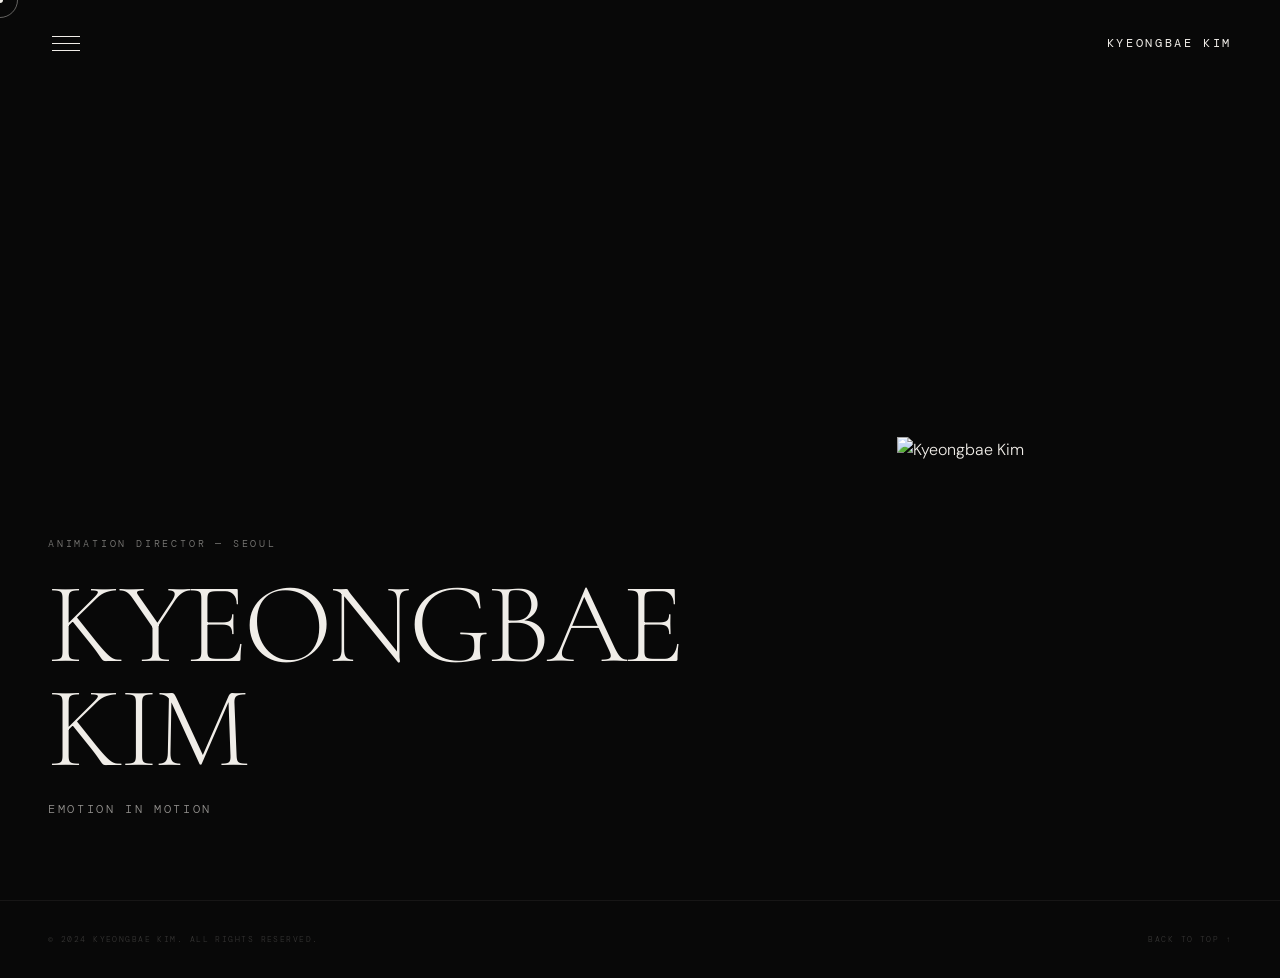
==== commit 23dcb0f8: "홈 영상→이미지 교체, 하단블록 제거, 메뉴 overflow 수정, 라이트박스 수정 Co-Authored-By: Claude Sonnet 4.6 <noreply@anthropic." ====
--- a/index.html
+++ b/index.html
@@ -45,30 +45,14 @@
   </header>
 
   <section class="hero" aria-label="Hero section">
-    <div class="hero-video-wrap">
-      <iframe
-        class="hero-video-frame"
-        src=""
-        title="Background reel"
-        allow="autoplay; encrypted-media"
-        allowfullscreen
-        loading="lazy"
-      ></iframe>
-    </div>
-    <div class="hero-overlay"></div>
     <div class="hero-content">
       <p class="hero-eyebrow">Animation Director — Seoul</p>
       <h1 class="hero-title">KYEONGBAE<br>KIM</h1>
       <p class="hero-subtitle">Emotion in motion</p>
     </div>
-    <div class="hero-scroll">
-      <span>Scroll</span>
-      <div class="hero-scroll-line"></div>
+    <div class="hero-image">
+      <img src="https://drive.google.com/thumbnail?id=1Ha0Tvufcw1I8pUibDnh3G8qDMdUCdl_n&sz=w1200" alt="Kyeongbae Kim">
     </div>
-  </section>
-
-  <section aria-label="Work categories">
-    <div class="nav-blocks" data-home-blocks></div>
   </section>
 
   <footer class="site-footer">
--- a/css/style.css
+++ b/css/style.css
@@ -155,19 +155,20 @@
 .nav-toggle.is-open span:nth-child(1) { transform: translateY(7px) rotate(45deg); }
 .nav-toggle.is-open span:nth-child(2) { opacity: 0; width: 0; }
 .nav-toggle.is-open span:nth-child(3) { transform: translateY(-7px) rotate(-45deg); }
+.nav-toggle.is-open span { background: #5a3c0e; }
 
 /* ============================================================
    FULLSCREEN NAV OVERLAY
    ============================================================ */
 .nav-overlay {
   position: fixed; inset: 0;
-  background: #080808;
+  background: #f2ece0;
   z-index: 400;
   display: flex;
   align-items: flex-start;
-  justify-content: flex-start;
-  padding: 120px 10vw 160px;
-  overflow-y: auto;
+  justify-content: center;
+  flex-direction: column;
+  padding: 100px 10vw 80px;
   opacity: 0;
   visibility: hidden;
   transition: opacity 0.5s cubic-bezier(0.23, 1, 0.32, 1),
@@ -189,21 +190,22 @@
 
 .nav-overlay nav ul li {
   overflow: hidden;
-  border-top: 1px solid rgba(240,237,232,0.08);
+  border-top: 1px solid rgba(139,106,31,0.14);
 }
 
 .nav-overlay nav ul li:last-child {
-  border-bottom: 1px solid rgba(240,237,232,0.08);
+  border-bottom: 1px solid rgba(139,106,31,0.14);
 }
 
 .nav-overlay nav ul li a {
   display: block;
-  padding: 22px 0;
+  padding: clamp(8px, 1.2vh, 20px) 0;
   font-family: 'Cormorant Garamond', serif;
-  font-size: clamp(3rem, 7vw, 6rem);
+  font-size: clamp(2.2rem, min(5.5vw, 5.5vh), 5.5rem);
   font-weight: 300;
   letter-spacing: -0.01em;
   line-height: 1.0;
+  color: #5a3c0e;
   transform: translateY(100%);
   transition: transform 0.7s cubic-bezier(0.23, 1, 0.32, 1),
               color 0.3s ease;
@@ -215,7 +217,7 @@
   font-size: 0.6875rem;
   vertical-align: super;
   letter-spacing: 0.1em;
-  color: rgba(240,237,232,0.35);
+  color: rgba(139,106,31,0.45);
   margin-right: 16px;
 }
 
@@ -226,15 +228,24 @@
 .nav-overlay.is-open nav ul li:nth-child(4) a { transition-delay: 0.2s; }
 .nav-overlay.is-open nav ul li:nth-child(5) a { transition-delay: 0.25s; }
 
-.nav-overlay nav ul li a:hover { color: rgba(240,237,232,0.35); }
+.nav-overlay nav ul li a:hover { color: rgba(139,106,31,0.45); }
 
 /* Nav overlay footer info */
 .nav-footer {
-  position: absolute;
-  bottom: 40px; left: 10vw; right: 10vw;
+  position: fixed;
+  bottom: 32px; left: 10vw; right: 10vw;
   display: flex;
   justify-content: space-between;
   align-items: flex-end;
+  z-index: 401;
+  opacity: 0;
+  visibility: hidden;
+  transition: opacity 0.5s cubic-bezier(0.23, 1, 0.32, 1), visibility 0.5s;
+}
+
+.nav-overlay.is-open .nav-footer {
+  opacity: 1;
+  visibility: visible;
 }
 
 .nav-footer-info span {
@@ -243,7 +254,7 @@
   font-size: 0.6875rem;
   letter-spacing: 0.14em;
   text-transform: uppercase;
-  color: rgba(240,237,232,0.3);
+  color: rgba(90,60,14,0.45);
   line-height: 1.8;
 }
 
@@ -273,6 +284,7 @@
   display: flex;
   align-items: flex-end;
   justify-content: flex-start;
+  background: #080808;
 }
 
 .hero-video-wrap {
@@ -309,7 +321,29 @@
   position: relative;
   z-index: 2;
   padding: 0 48px 80px;
-  width: 100%;
+  width: 50%;
+}
+
+.hero-image {
+  position: absolute;
+  right: 0; top: 0; bottom: 0;
+  width: 50%;
+  display: flex;
+  align-items: center;
+  justify-content: center;
+  z-index: 2;
+  padding: 0 64px;
+}
+
+.hero-image img {
+  max-height: 55vh;
+  max-width: 100%;
+  width: auto;
+  height: auto;
+  object-fit: contain;
+  display: block;
+  opacity: 0;
+  animation: fadeUp 1.2s 0.6s cubic-bezier(0.23,1,0.32,1) forwards;
 }
 
 .hero-eyebrow {
@@ -475,7 +509,7 @@
    PAGE HEADER (inner pages)
    ============================================================ */
 .page-hero {
-  padding: 180px 48px 80px;
+  padding: 100px 48px 20px;
   border-bottom: 1px solid rgba(240,237,232,0.07);
 }
 
@@ -485,13 +519,13 @@
   letter-spacing: 0.24em;
   text-transform: uppercase;
   color: rgba(240,237,232,0.35);
-  margin-bottom: 24px;
+  margin-bottom: 10px;
   display: block;
 }
 
 .page-hero-title {
   font-family: 'Cormorant Garamond', serif;
-  font-size: clamp(3.5rem, 7vw, 7rem);
+  font-size: clamp(1.4rem, 2.5vw, 2.5rem);
   font-weight: 300;
   line-height: 0.9;
   letter-spacing: -0.03em;
@@ -499,11 +533,11 @@
 }
 
 .page-hero-desc {
-  margin-top: 32px;
+  margin-top: 10px;
   max-width: 480px;
-  font-size: 0.875rem;
-  color: rgba(240,237,232,0.5);
-  line-height: 1.8;
+  font-size: 0.75rem;
+  color: rgba(240,237,232,0.45);
+  line-height: 1.7;
 }
 
 /* ============================================================
@@ -771,28 +805,29 @@
    ILLUSTRATION PAGE
    ============================================================ */
 .illustration-grid {
-  padding: 64px 48px 120px;
-  columns: 3;
-  column-gap: 16px;
+  padding: 48px 80px 120px;
+  display: flex;
+  flex-wrap: wrap;
+  gap: 56px 48px;
+  align-content: flex-start;
 }
 
 .illustration-item {
-  break-inside: avoid;
-  margin-bottom: 16px;
+  flex: 0 0 auto;
   overflow: hidden;
   position: relative;
   cursor: none;
 }
 
 .illustration-item img {
-  width: 100%;
+  height: 160px;
+  width: auto;
   display: block;
-  transform: scale(1.02);
-  transition: transform 0.8s cubic-bezier(0.23, 1, 0.32, 1), filter 0.5s ease;
+  transition: filter 0.5s ease;
   filter: brightness(0.92);
 }
 
-.illustration-item:hover img { transform: scale(1.06); filter: brightness(0.65); }
+.illustration-item:hover img { filter: brightness(0.72); }
 
 .illustration-overlay {
   position: absolute; inset: 0;
@@ -806,7 +841,7 @@
 .illustration-item:hover .illustration-overlay { opacity: 1; }
 
 .illustration-overlay svg {
-  width: 28px; height: 28px;
+  width: 24px; height: 24px;
   stroke: rgba(240,237,232,0.8);
   stroke-width: 1;
   fill: none;
@@ -1080,19 +1115,20 @@
 @media (max-width: 1024px) {
   .site-header { padding: 28px 32px; }
   .site-header.scrolled { padding: 20px 32px; }
-  .hero-content { padding: 0 32px 64px; }
-  .hero-scroll { right: 32px; bottom: 32px; }
-  .page-hero { padding: 160px 32px 60px; }
+  .hero-content { padding: 0 32px 64px; width: 55%; }
+  .hero-image { padding: 0 32px; }
+  .hero-image img { max-height: 50vh; }
+  .page-hero { padding: 90px 32px 16px; }
   .film-grid { padding: 48px 32px; gap: 24px; }
   .about-left { padding: 160px 40px 80px 32px; }
   .about-right { padding: 160px 32px 80px 40px; }
-  .illustration-grid { padding: 48px 32px 80px; columns: 2; }
+  .illustration-grid { padding: 32px 40px 80px; gap: 40px 32px; }
   .project-back { padding: 130px 32px 0; }
   .project-header { padding: 40px 32px 48px; }
   .project-video { padding: 0 32px 64px; }
   .project-gallery { padding: 0 32px 80px; }
-  .nav-footer { left: 32px; right: 32px; }
-  .nav-overlay { padding: 120px 6vw 160px; }
+  .nav-footer { left: 6vw; right: 6vw; }
+  .nav-overlay { padding: 90px 6vw 70px; }
 }
 
 /* ============================================================
@@ -1105,8 +1141,8 @@
   .site-header { padding: 24px 20px; }
   .site-header.scrolled { padding: 18px 20px; }
 
-  .hero-content { padding: 0 20px 56px; }
-  .hero-scroll { display: none; }
+  .hero-content { padding: 0 20px 56px; width: 100%; }
+  .hero-image { display: none; }
 
   .nav-blocks {
     grid-template-columns: 1fr;
@@ -1115,8 +1151,8 @@
     max-height: none;
   }
 
-  .page-hero { padding: 130px 20px 48px; }
-  .page-hero-title { font-size: clamp(2.5rem, 10vw, 4rem); }
+  .page-hero { padding: 82px 20px 14px; }
+  .page-hero-title { font-size: clamp(1.2rem, 5vw, 2rem); }
 
   .film-grid {
     grid-template-columns: 1fr;
@@ -1144,11 +1180,77 @@
   .project-gallery-grid { grid-template-columns: repeat(2, 1fr); }
   .project-meta { flex-wrap: wrap; gap: 24px; }
 
-  .illustration-grid { columns: 1; padding: 32px 20px 80px; }
-
-  .nav-overlay { padding: 90px 20px 40px; }
-  .nav-overlay nav ul li a { font-size: clamp(2.5rem, 10vw, 4rem); padding: 14px 0; }
+  .illustration-grid { padding: 24px 20px 80px; gap: 28px 14px; }
+  .illustration-item img { height: 110px; }
+
+  .nav-overlay { padding: 80px 20px 60px; }
+  .nav-overlay nav ul li a { font-size: clamp(2rem, min(8vw, 5vh), 3.5rem); padding: clamp(6px, 1vh, 14px) 0; }
   .nav-footer { display: none; }
 
   .site-footer { padding: 24px 20px; flex-direction: column; gap: 12px; text-align: center; }
 }
+
+/* ============================================================
+   INDEPENDENT FILM — single column grid
+   ============================================================ */
+.film-grid--single {
+  grid-template-columns: 1fr;
+  gap: 64px;
+  padding: 48px 80px 120px;
+}
+
+@media (max-width: 1024px) {
+  .film-grid--single { padding: 32px 32px 80px; gap: 48px; }
+}
+
+@media (max-width: 768px) {
+  .film-grid--single { padding: 24px 20px 80px; gap: 40px; }
+}
+
+/* ============================================================
+   NAV OPEN — cursor adapts to light overlay
+   ============================================================ */
+body.nav-is-open .cursor { background: #5a3c0e; }
+body.nav-is-open .cursor-ring { border-color: rgba(90,60,14,0.25); }
+body.nav-is-open.is-hovering .cursor-ring { border-color: rgba(90,60,14,0.55); }
+
+/* ============================================================
+   ILLUSTRATION PAGE — hanji / gold theme
+   ============================================================ */
+body.page-light {
+  background: #f2ece0;
+  color: #3a2510;
+}
+
+body.page-light .cursor { background: #5a3c0e; }
+body.page-light .cursor-ring { border-color: rgba(90,60,14,0.22); }
+body.page-light.is-hovering .cursor-ring { border-color: rgba(90,60,14,0.5); }
+
+body.page-light .site-logo { color: #5a3c0e; }
+body.page-light .site-logo:hover { opacity: 0.55; }
+
+body.page-light .nav-toggle span { background: #5a3c0e; }
+
+body.page-light .site-header.scrolled {
+  background: rgba(242,236,224,0.88);
+  backdrop-filter: blur(12px);
+  -webkit-backdrop-filter: blur(12px);
+}
+
+body.page-light .page-hero {
+  border-bottom-color: rgba(90,60,14,0.1);
+}
+body.page-light .page-hero-label { color: rgba(90,60,14,0.45); }
+body.page-light .page-hero-title { color: #3a2510; }
+body.page-light .page-hero-desc { color: rgba(90,60,14,0.55); }
+
+body.page-light .illustration-item img { filter: none; }
+body.page-light .illustration-item:hover img { filter: brightness(0.88); }
+body.page-light .illustration-overlay svg { stroke: rgba(90,60,14,0.65); }
+
+body.page-light .site-footer {
+  border-top-color: rgba(90,60,14,0.1);
+}
+body.page-light .footer-copy { color: rgba(90,60,14,0.3); }
+body.page-light .footer-back-top { color: rgba(90,60,14,0.3); }
+body.page-light .footer-back-top:hover { color: rgba(90,60,14,0.65); }
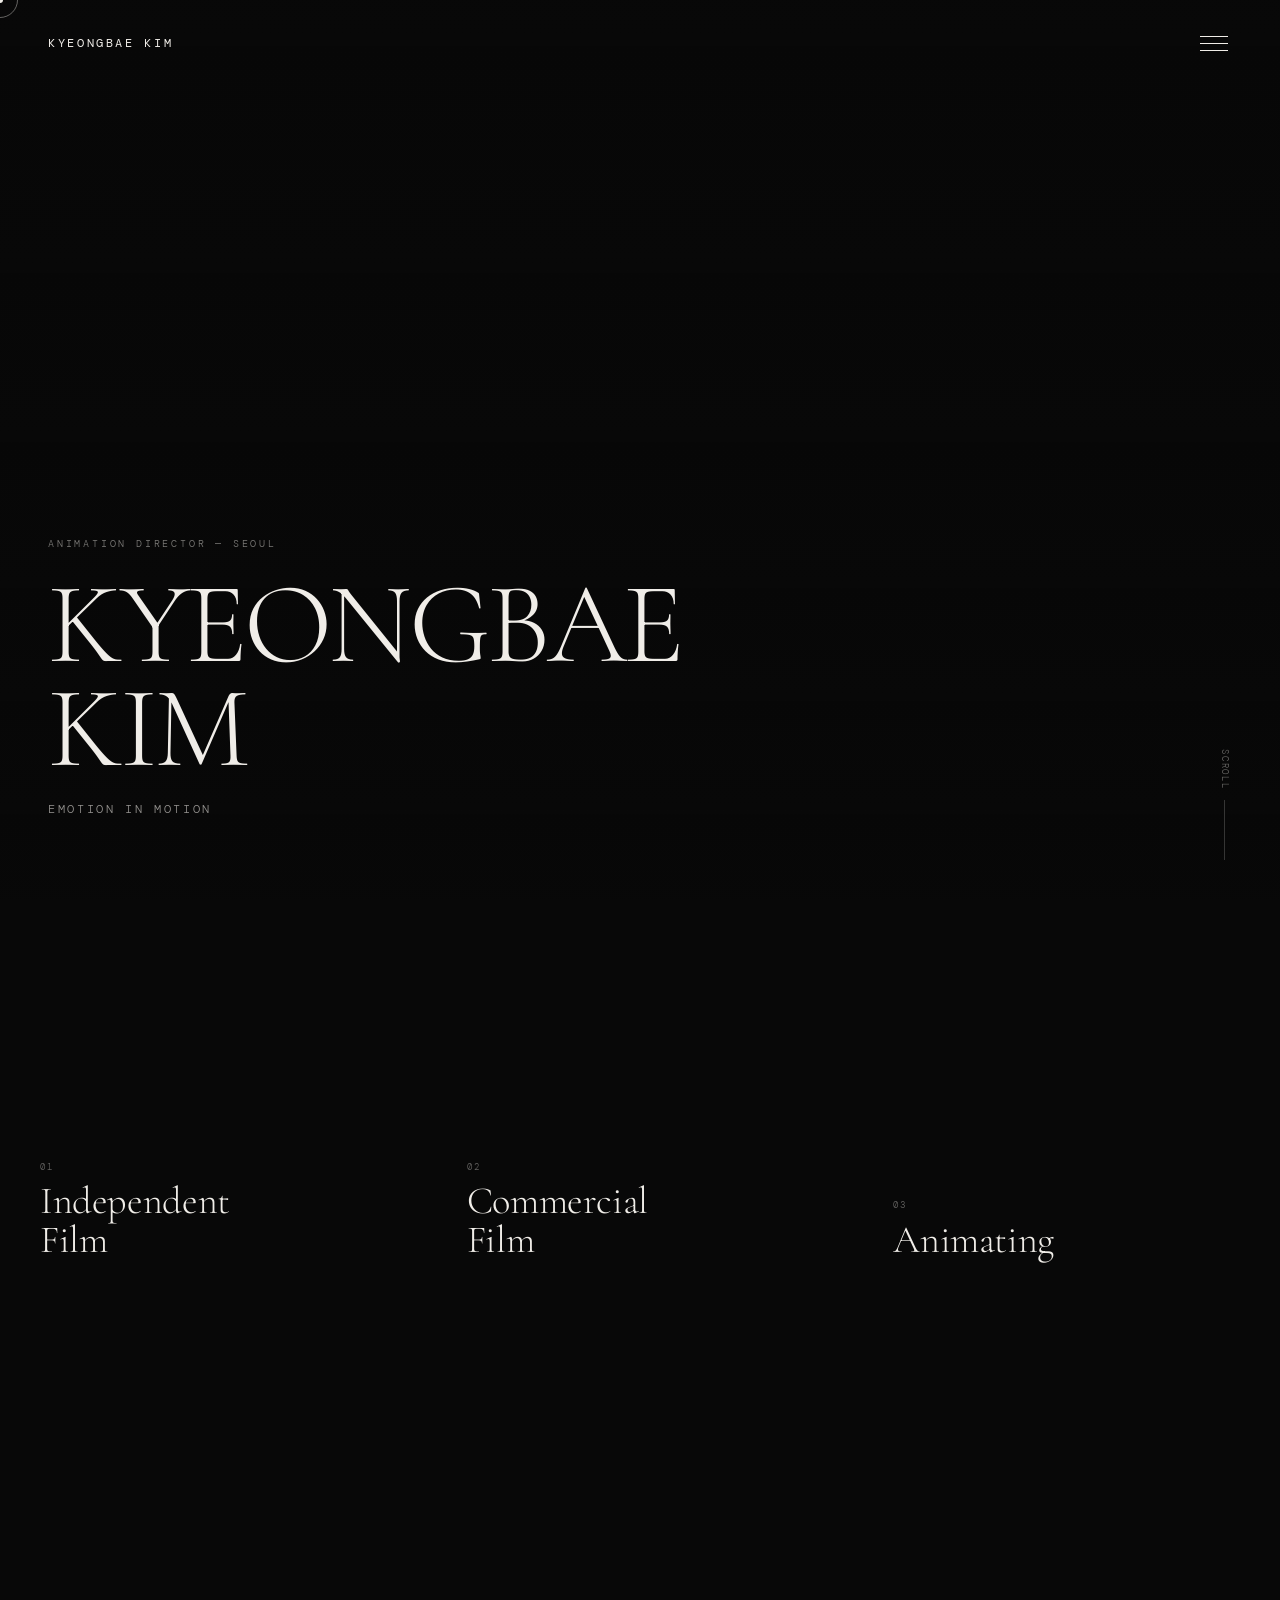
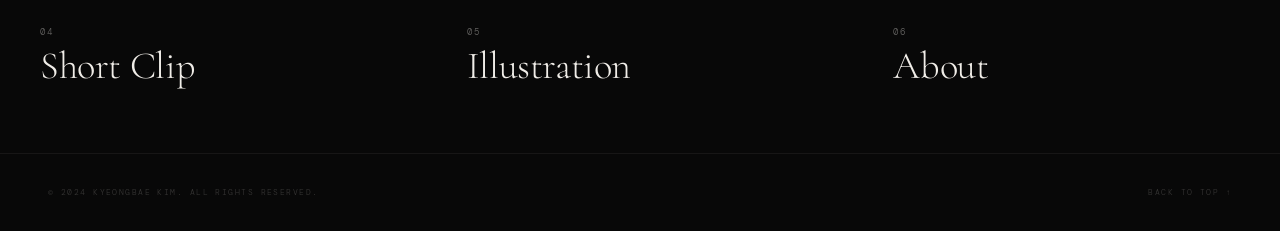
==== commit 36fefcb9: "Sync Drive content and apply pending site updates - Refresh portfolio-data.js from Google Drive - An" ====
--- a/index.html
+++ b/index.html
@@ -36,23 +36,39 @@
   </div>
 
   <header class="site-header">
+    <a href="index.html" class="site-logo" aria-label="Kyeongbae Kim — Home">KYEONGBAE KIM</a>
     <button class="nav-toggle" aria-label="Open navigation menu" aria-expanded="false">
       <span></span>
       <span></span>
       <span></span>
     </button>
-    <a href="index.html" class="site-logo" aria-label="Kyeongbae Kim — Home">KYEONGBAE KIM</a>
   </header>
 
   <section class="hero" aria-label="Hero section">
+    <div class="hero-video-wrap">
+      <iframe
+        class="hero-video-frame"
+        src=""
+        title="Background reel"
+        allow="autoplay; encrypted-media"
+        allowfullscreen
+        loading="lazy"
+      ></iframe>
+    </div>
+    <div class="hero-overlay"></div>
     <div class="hero-content">
       <p class="hero-eyebrow">Animation Director — Seoul</p>
       <h1 class="hero-title">KYEONGBAE<br>KIM</h1>
       <p class="hero-subtitle">Emotion in motion</p>
     </div>
-    <div class="hero-image">
-      <img src="https://drive.google.com/thumbnail?id=1Ha0Tvufcw1I8pUibDnh3G8qDMdUCdl_n&sz=w1200" alt="Kyeongbae Kim">
+    <div class="hero-scroll">
+      <span>Scroll</span>
+      <div class="hero-scroll-line"></div>
     </div>
+  </section>
+
+  <section aria-label="Work categories">
+    <div class="nav-blocks" data-home-blocks></div>
   </section>
 
   <footer class="site-footer">
--- a/css/style.css
+++ b/css/style.css
@@ -155,20 +155,19 @@
 .nav-toggle.is-open span:nth-child(1) { transform: translateY(7px) rotate(45deg); }
 .nav-toggle.is-open span:nth-child(2) { opacity: 0; width: 0; }
 .nav-toggle.is-open span:nth-child(3) { transform: translateY(-7px) rotate(-45deg); }
-.nav-toggle.is-open span { background: #5a3c0e; }
+.nav-toggle.is-open span { background: #f0ede8; }
 
 /* ============================================================
    FULLSCREEN NAV OVERLAY
    ============================================================ */
 .nav-overlay {
   position: fixed; inset: 0;
-  background: #f2ece0;
+  background: #080808;
   z-index: 400;
   display: flex;
-  align-items: flex-start;
-  justify-content: center;
-  flex-direction: column;
-  padding: 100px 10vw 80px;
+  align-items: center;
+  justify-content: flex-start;
+  padding: 0 10vw;
   opacity: 0;
   visibility: hidden;
   transition: opacity 0.5s cubic-bezier(0.23, 1, 0.32, 1),
@@ -190,22 +189,21 @@
 
 .nav-overlay nav ul li {
   overflow: hidden;
-  border-top: 1px solid rgba(139,106,31,0.14);
+  border-top: 1px solid rgba(240,237,232,0.08);
 }
 
 .nav-overlay nav ul li:last-child {
-  border-bottom: 1px solid rgba(139,106,31,0.14);
+  border-bottom: 1px solid rgba(240,237,232,0.08);
 }
 
 .nav-overlay nav ul li a {
   display: block;
-  padding: clamp(8px, 1.2vh, 20px) 0;
+  padding: 22px 0;
   font-family: 'Cormorant Garamond', serif;
-  font-size: clamp(2.2rem, min(5.5vw, 5.5vh), 5.5rem);
+  font-size: clamp(3rem, 7vw, 6rem);
   font-weight: 300;
   letter-spacing: -0.01em;
   line-height: 1.0;
-  color: #5a3c0e;
   transform: translateY(100%);
   transition: transform 0.7s cubic-bezier(0.23, 1, 0.32, 1),
               color 0.3s ease;
@@ -217,7 +215,7 @@
   font-size: 0.6875rem;
   vertical-align: super;
   letter-spacing: 0.1em;
-  color: rgba(139,106,31,0.45);
+  color: rgba(240,237,232,0.35);
   margin-right: 16px;
 }
 
@@ -227,8 +225,9 @@
 .nav-overlay.is-open nav ul li:nth-child(3) a { transition-delay: 0.15s; }
 .nav-overlay.is-open nav ul li:nth-child(4) a { transition-delay: 0.2s; }
 .nav-overlay.is-open nav ul li:nth-child(5) a { transition-delay: 0.25s; }
-
-.nav-overlay nav ul li a:hover { color: rgba(139,106,31,0.45); }
+.nav-overlay.is-open nav ul li:nth-child(6) a { transition-delay: 0.3s; }
+
+.nav-overlay nav ul li a:hover { color: rgba(240,237,232,0.35); }
 
 /* Nav overlay footer info */
 .nav-footer {
@@ -254,7 +253,7 @@
   font-size: 0.6875rem;
   letter-spacing: 0.14em;
   text-transform: uppercase;
-  color: rgba(90,60,14,0.45);
+  color: rgba(240,237,232,0.3);
   line-height: 1.8;
 }
 
@@ -321,7 +320,6 @@
   position: relative;
   z-index: 2;
   padding: 0 48px 80px;
-  width: 50%;
 }
 
 .hero-image {
@@ -1208,11 +1206,11 @@
 }
 
 /* ============================================================
-   NAV OPEN — cursor adapts to light overlay
-   ============================================================ */
-body.nav-is-open .cursor { background: #5a3c0e; }
-body.nav-is-open .cursor-ring { border-color: rgba(90,60,14,0.25); }
-body.nav-is-open.is-hovering .cursor-ring { border-color: rgba(90,60,14,0.55); }
+   NAV OPEN — cursor on dark overlay
+   ============================================================ */
+body.nav-is-open .cursor { background: #f0ede8; }
+body.nav-is-open .cursor-ring { border-color: rgba(240,237,232,0.25); }
+body.nav-is-open.is-hovering .cursor-ring { border-color: rgba(240,237,232,0.55); }
 
 /* ============================================================
    ILLUSTRATION PAGE — hanji / gold theme
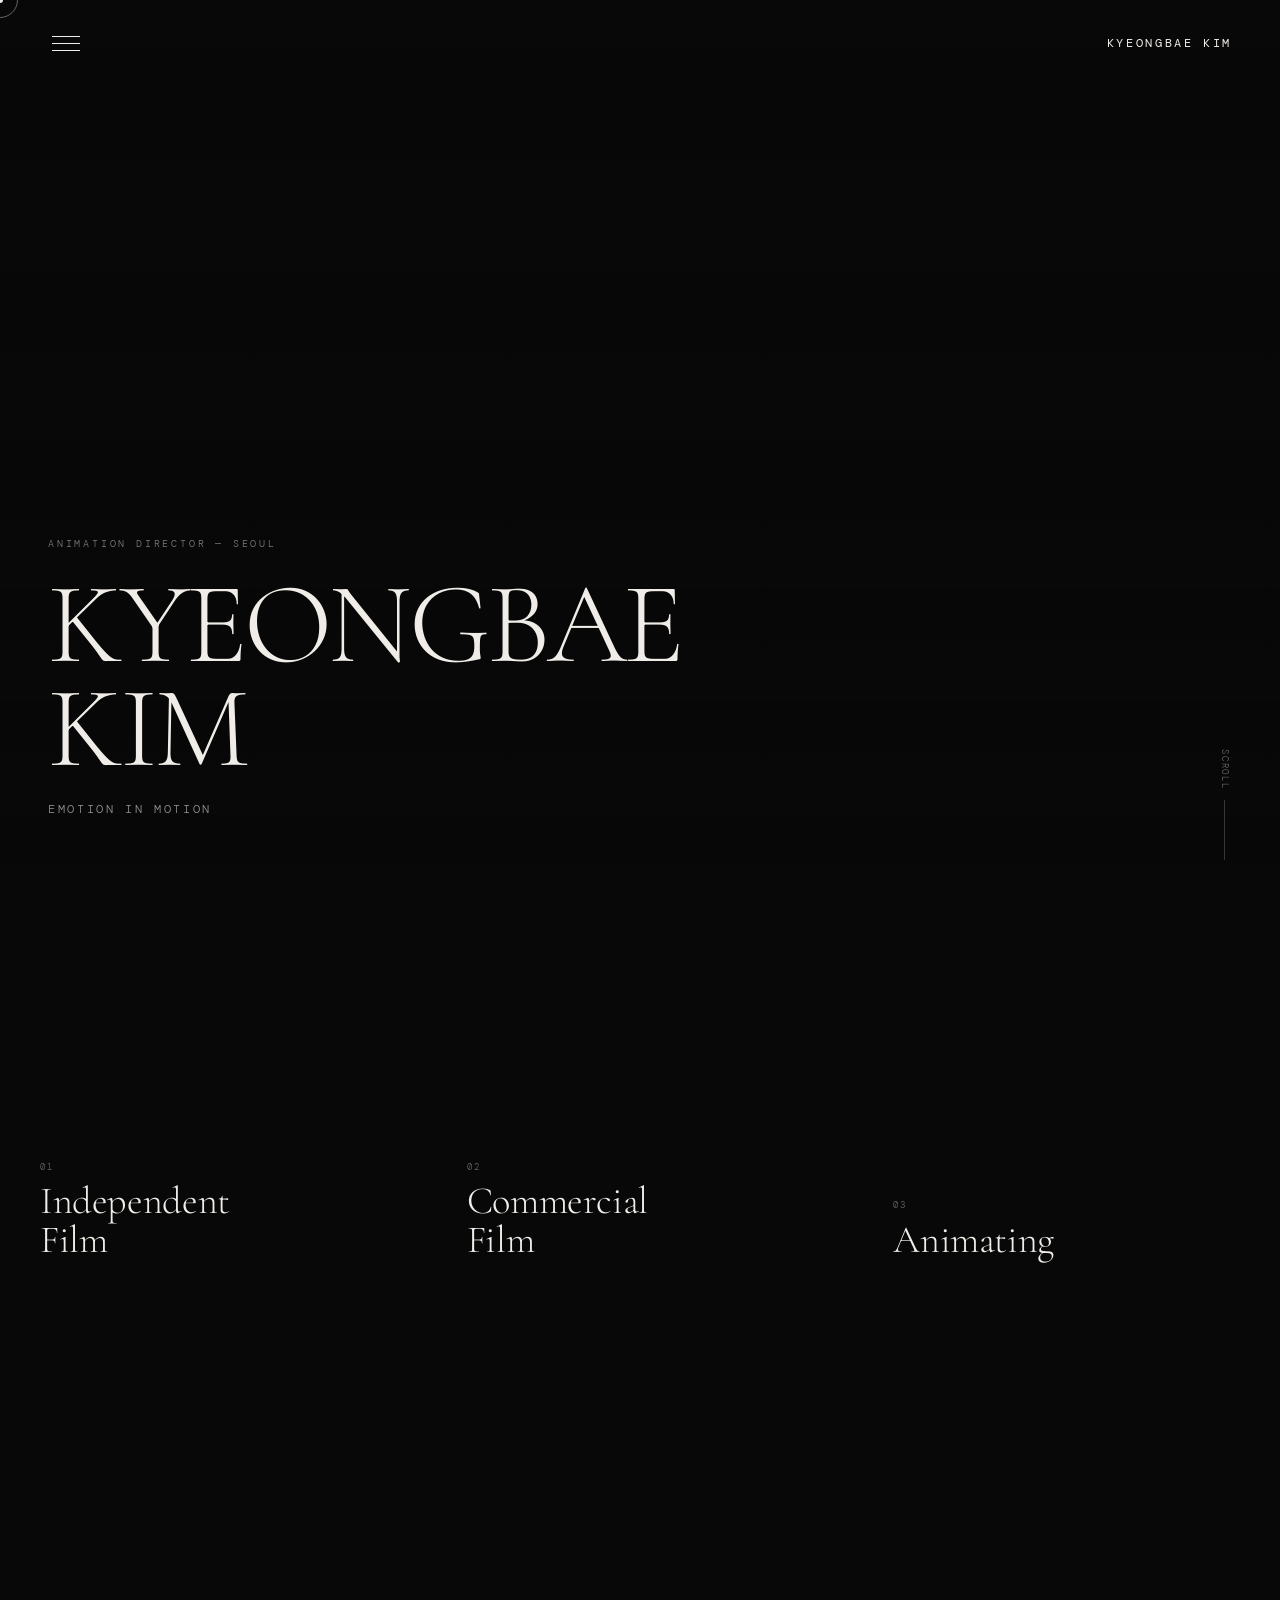
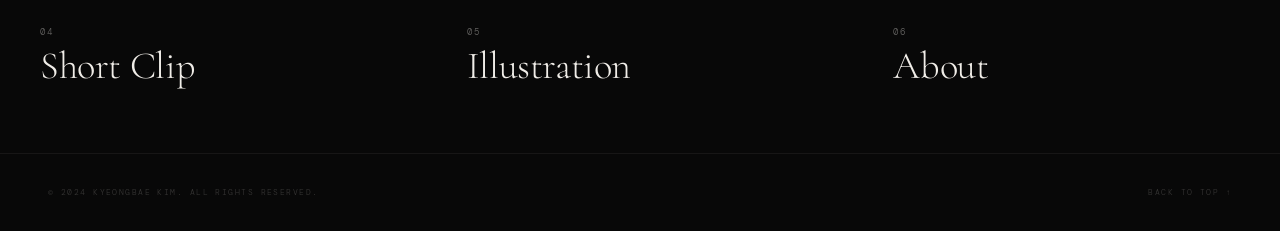
==== commit e2f10ae0: "Fix layout, nav clipping, video sizing, and thumbnail URLs Header: - All pages: hamburger left, logo" ====
--- a/index.html
+++ b/index.html
@@ -36,12 +36,12 @@
   </div>
 
   <header class="site-header">
-    <a href="index.html" class="site-logo" aria-label="Kyeongbae Kim — Home">KYEONGBAE KIM</a>
     <button class="nav-toggle" aria-label="Open navigation menu" aria-expanded="false">
       <span></span>
       <span></span>
       <span></span>
     </button>
+    <a href="index.html" class="site-logo" aria-label="Kyeongbae Kim — Home">KYEONGBAE KIM</a>
   </header>
 
   <section class="hero" aria-label="Hero section">
--- a/css/style.css
+++ b/css/style.css
@@ -198,9 +198,10 @@
 
 .nav-overlay nav ul li a {
   display: block;
-  padding: 22px 0;
+  /* vh-based sizing so all 6 items stay within the viewport */
+  padding: clamp(6px, 1vh, 20px) 0;
   font-family: 'Cormorant Garamond', serif;
-  font-size: clamp(3rem, 7vw, 6rem);
+  font-size: clamp(1.8rem, min(5.5vw, 9vh), 5.5rem);
   font-weight: 300;
   letter-spacing: -0.01em;
   line-height: 1.0;
@@ -739,6 +740,8 @@
 .project-video-wrap {
   position: relative;
   aspect-ratio: 16 / 9;
+  max-height: 70vh;
+  margin: 0 auto;
   background: #0d0d0d;
   overflow: hidden;
 }
@@ -1197,12 +1200,19 @@
   padding: 48px 80px 120px;
 }
 
+/* Limit thumbnail height so the full card fits on screen without scrolling */
+.film-grid--single .film-card-thumb {
+  aspect-ratio: unset;
+  height: min(56.25vw, 60vh);
+}
+
 @media (max-width: 1024px) {
   .film-grid--single { padding: 32px 32px 80px; gap: 48px; }
 }
 
 @media (max-width: 768px) {
   .film-grid--single { padding: 24px 20px 80px; gap: 40px; }
+  .film-grid--single .film-card-thumb { height: min(56.25vw, 55vh); }
 }
 
 /* ============================================================
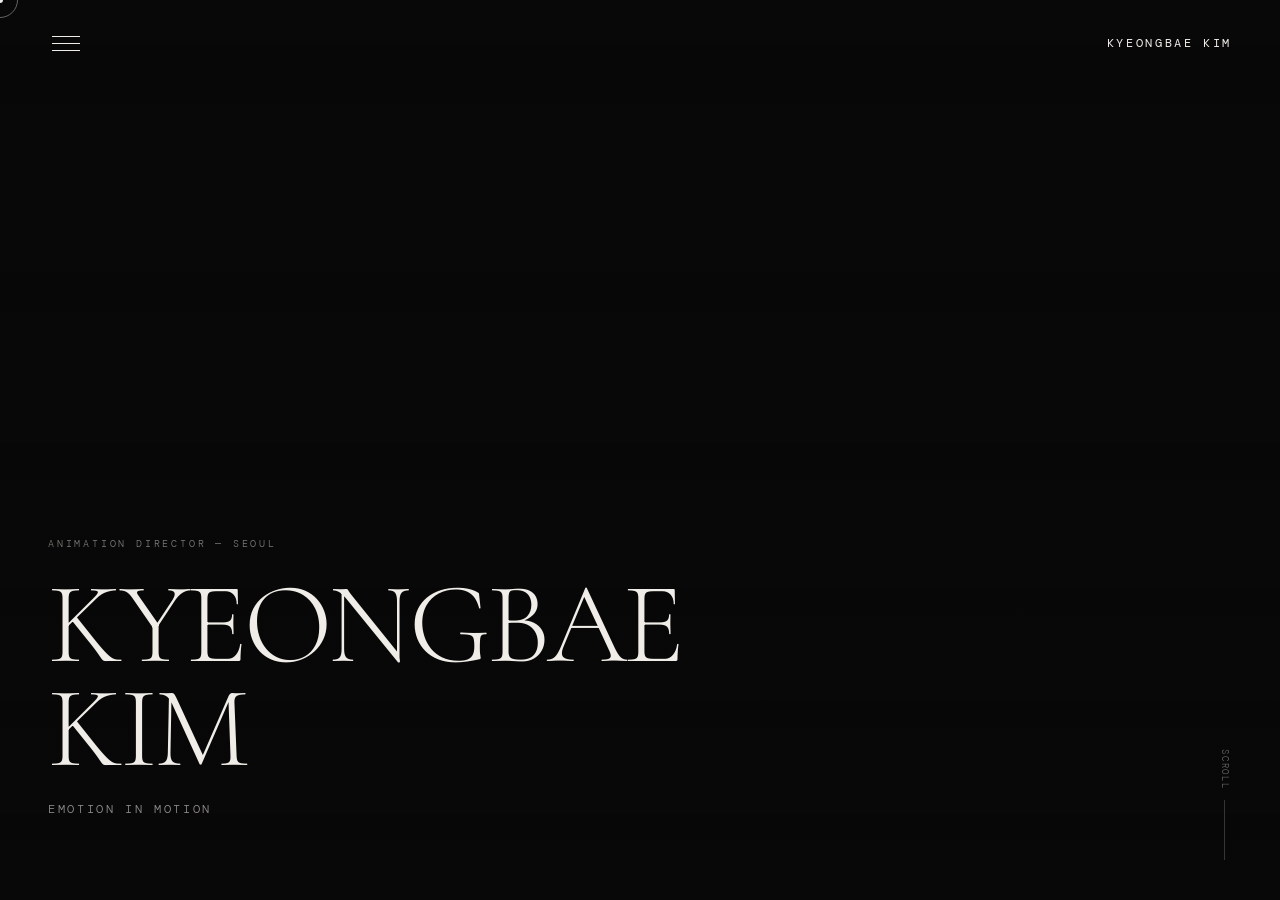
==== commit 78d1af03: "Clean up home, about, footer + sync Drive Home: - Remove nav-blocks grid section (hero now fills ful" ====
--- a/index.html
+++ b/index.html
@@ -48,7 +48,7 @@
     <div class="hero-video-wrap">
       <iframe
         class="hero-video-frame"
-        src=""
+        src="https://www.youtube.com/embed/0VweUigkTzY?autoplay=1&mute=1&loop=1&playlist=0VweUigkTzY&controls=0&showinfo=0&rel=0&modestbranding=1&playsinline=1"
         title="Background reel"
         allow="autoplay; encrypted-media"
         allowfullscreen
@@ -67,14 +67,6 @@
     </div>
   </section>
 
-  <section aria-label="Work categories">
-    <div class="nav-blocks" data-home-blocks></div>
-  </section>
-
-  <footer class="site-footer">
-    <span class="footer-copy">© 2024 Kyeongbae Kim. All rights reserved.</span>
-    <a href="#" class="footer-back-top">Back to top ↑</a>
-  </footer>
 
   <script src="js/portfolio-data.js"></script>
   <script src="js/script.js"></script>
--- a/css/style.css
+++ b/css/style.css
@@ -750,6 +750,51 @@
   position: absolute; inset: 0;
   width: 100%; height: 100%;
   border: none;
+}
+
+/* Video poster (thumbnail shown before play) */
+.project-video-poster {
+  position: absolute; inset: 0;
+  z-index: 2;
+  cursor: pointer;
+  transition: opacity 0.4s ease;
+}
+
+.project-video-poster.hidden {
+  opacity: 0;
+  pointer-events: none;
+}
+
+.project-poster-img {
+  width: 100%; height: 100%;
+  object-fit: cover;
+  display: block;
+}
+
+.project-poster-play {
+  position: absolute;
+  top: 50%; left: 50%;
+  transform: translate(-50%, -50%);
+  width: 72px; height: 72px;
+  border: 1.5px solid rgba(240,237,232,0.65);
+  border-radius: 50%;
+  display: flex;
+  align-items: center;
+  justify-content: center;
+  background: rgba(8,8,8,0.35);
+  backdrop-filter: blur(4px);
+  transition: background 0.3s ease, border-color 0.3s ease, transform 0.3s ease;
+}
+
+.project-poster-play svg {
+  width: 22px; height: 22px;
+  margin-left: 4px;
+}
+
+.project-video-poster:hover .project-poster-play {
+  background: rgba(8,8,8,0.55);
+  border-color: rgba(240,237,232,1);
+  transform: translate(-50%, -50%) scale(1.08);
 }
 
 /* Gallery */
@@ -1200,10 +1245,21 @@
   padding: 48px 80px 120px;
 }
 
-/* Limit thumbnail height so the full card fits on screen without scrolling */
-.film-grid--single .film-card-thumb {
-  aspect-ratio: unset;
-  height: min(56.25vw, 60vh);
+/* ============================================================
+   ANIMATING / SHORT CLIP — three column grid
+   ============================================================ */
+.film-grid--three {
+  grid-template-columns: repeat(3, 1fr);
+  gap: 2px;
+  padding: 32px 32px 80px;
+}
+
+@media (max-width: 900px) {
+  .film-grid--three { grid-template-columns: repeat(2, 1fr); }
+}
+
+@media (max-width: 540px) {
+  .film-grid--three { grid-template-columns: 1fr; }
 }
 
 @media (max-width: 1024px) {
@@ -1212,7 +1268,6 @@
 
 @media (max-width: 768px) {
   .film-grid--single { padding: 24px 20px 80px; gap: 40px; }
-  .film-grid--single .film-card-thumb { height: min(56.25vw, 55vh); }
 }
 
 /* ============================================================
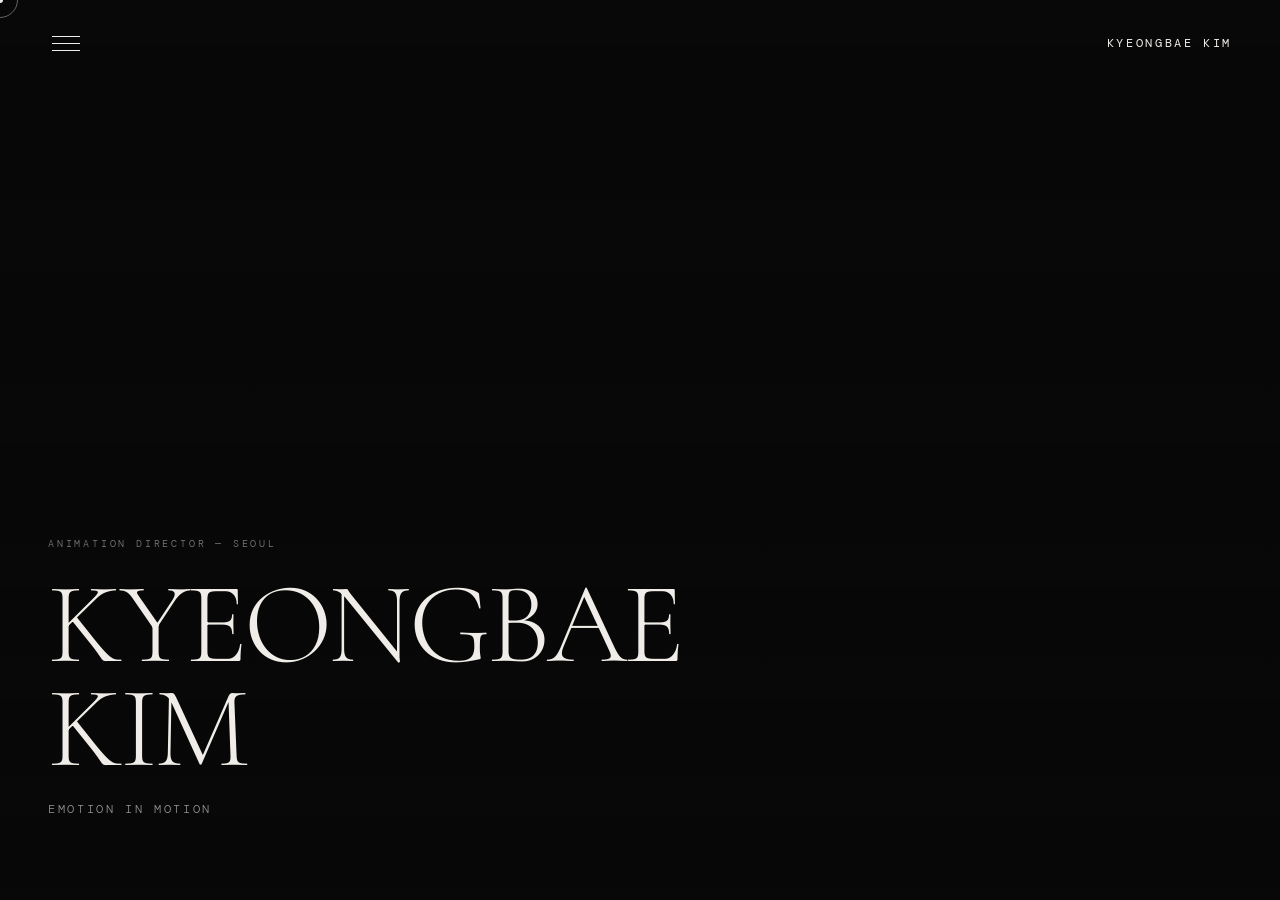
==== commit 5b28454f: "Remove Scroll indicator from home hero Co-Authored-By: Claude Sonnet 4.6 <noreply@anthropic.com>" ====
--- a/index.html
+++ b/index.html
@@ -61,10 +61,7 @@
       <h1 class="hero-title">KYEONGBAE<br>KIM</h1>
       <p class="hero-subtitle">Emotion in motion</p>
     </div>
-    <div class="hero-scroll">
-      <span>Scroll</span>
-      <div class="hero-scroll-line"></div>
-    </div>
+
   </section>
 
 
